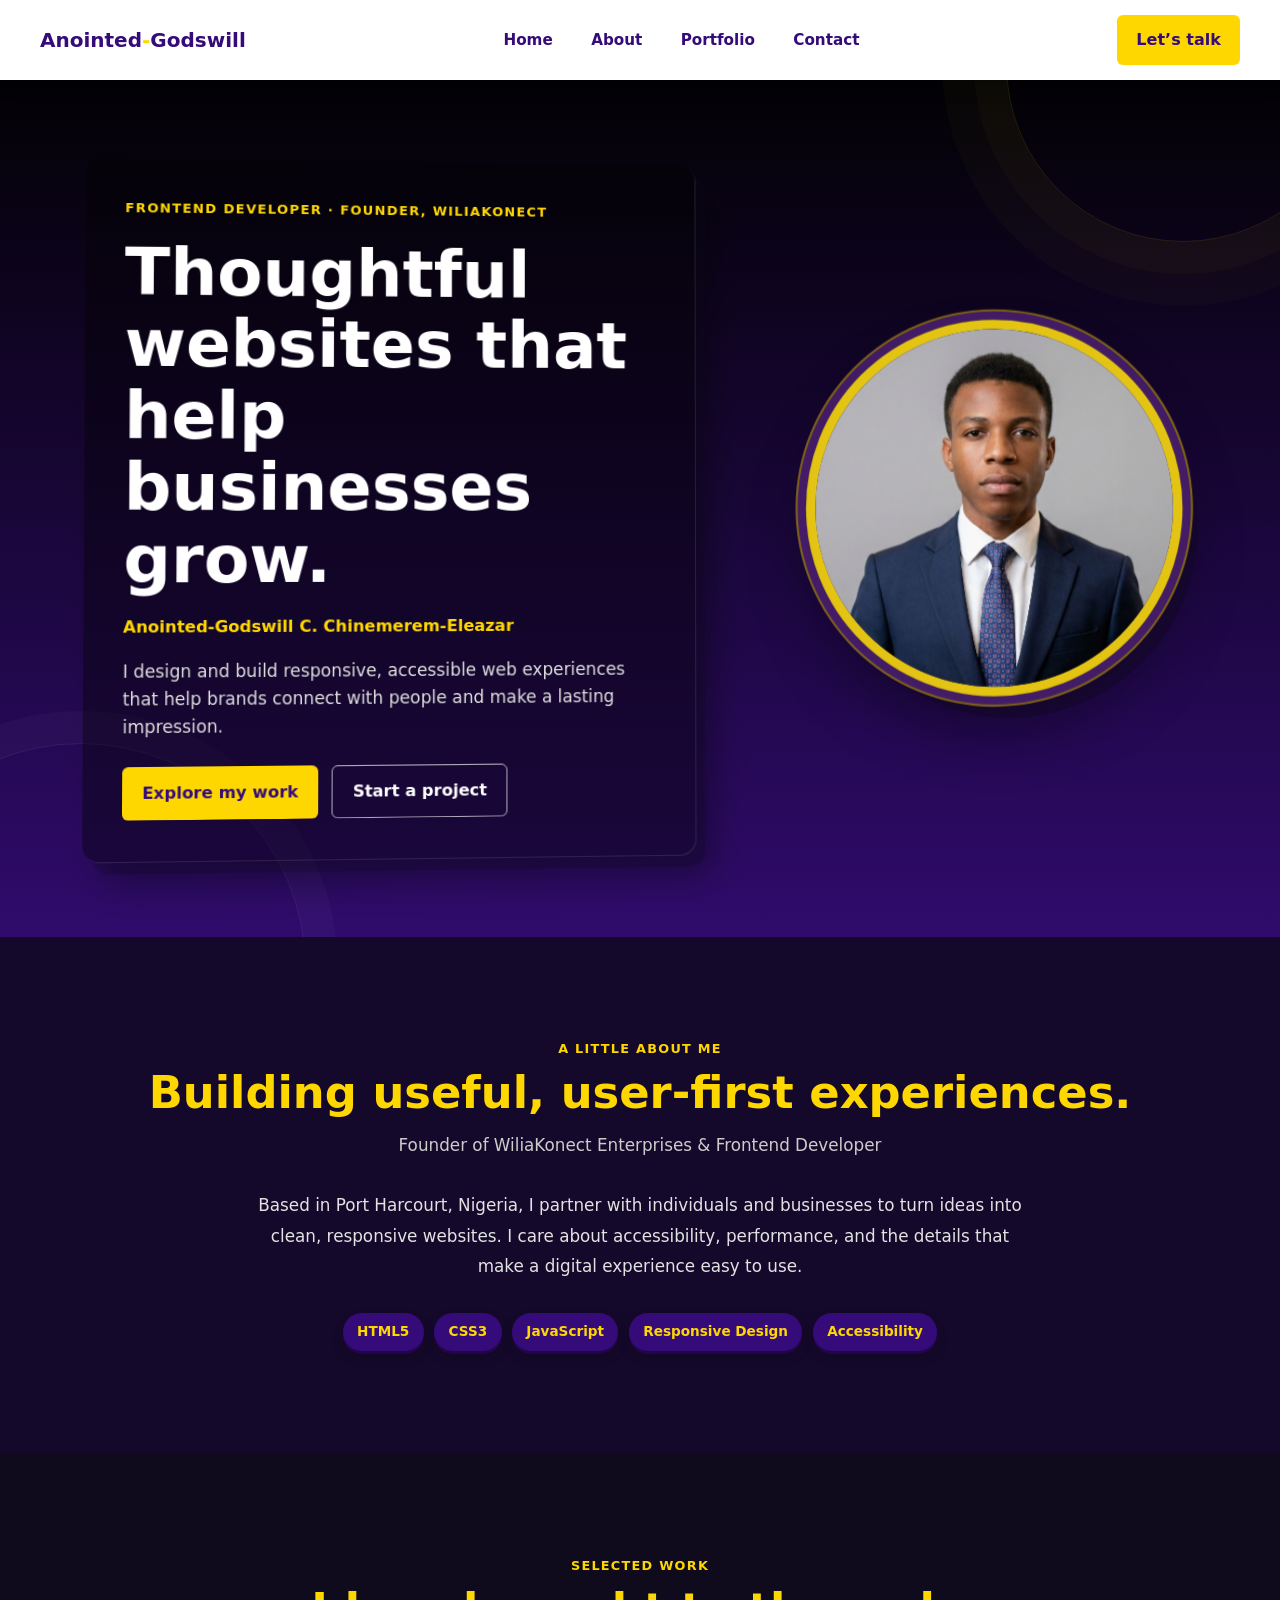
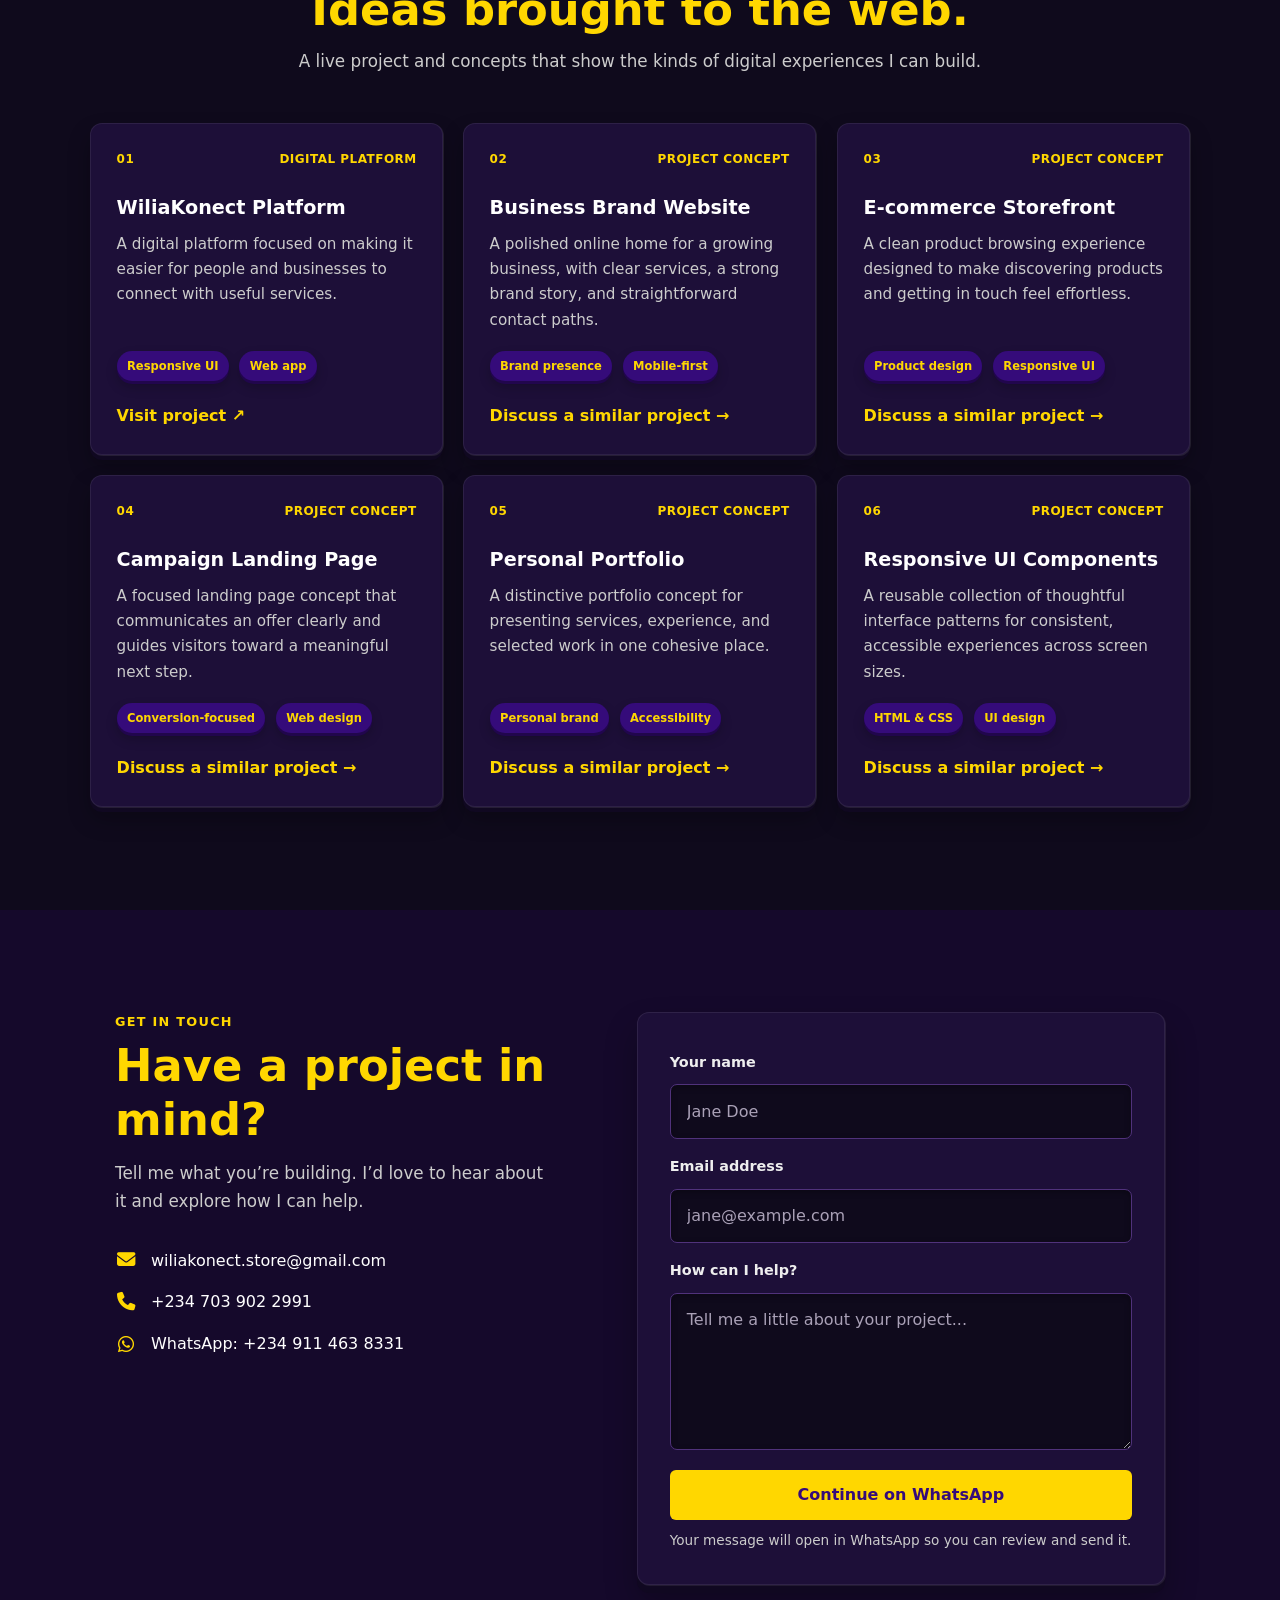
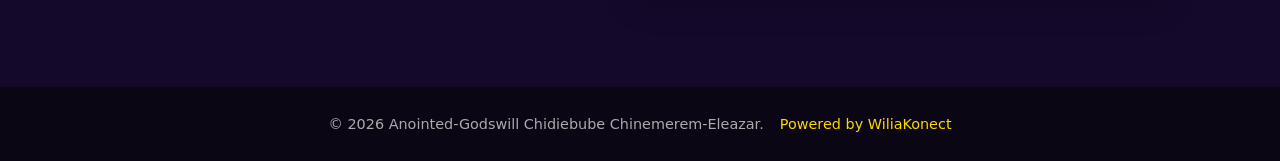
==== index.html @ 8879536e "First commit" ====
<!doctype html>
<html lang="en">
  <head>
    <meta charset="UTF-8" />
    <meta name="viewport" content="width=device-width, initial-scale=1.0" />
    <meta
      name="description"
      content="Frontend developer in Port Harcourt, Nigeria, creating responsive, accessible websites for businesses and growing brands. Explore selected work."
    />
    <meta name="author" content="Anointed-Godswill Chidiebube Chinemerem-Eleazar" />
    <meta name="robots" content="index, follow, max-image-preview:large" />
    <meta name="theme-color" content="#0f0a1c" />
    <title>Frontend Developer in Port Harcourt, Nigeria | Anointed-Godswill</title>
    <link rel="canonical" href="https://anointed-portfolio.vercel.app/" />
    <meta property="og:type" content="website" />
    <meta property="og:url" content="https://anointed-portfolio.vercel.app/" />
    <meta property="og:locale" content="en_NG" />
    <meta property="og:site_name" content="Anointed-Godswill — Frontend Developer" />
    <meta property="og:title" content="Frontend Developer in Port Harcourt | Anointed-Godswill" />
    <meta
      property="og:description"
      content="Responsive, accessible websites for businesses and growing brands. Explore the work of Anointed-Godswill, frontend developer in Port Harcourt, Nigeria."
    />
    <meta
      property="og:image"
      content="https://anointed-portfolio.vercel.app/image/hero-img.jpg"
    />
    <meta
      property="og:image:alt"
      content="Anointed-Godswill, frontend developer and founder of WiliaKonect Enterprises"
    />
    <meta name="twitter:card" content="summary_large_image" />
    <meta
      name="twitter:title"
      content="Frontend Developer in Port Harcourt | Anointed-Godswill"
    />
    <meta
      name="twitter:description"
      content="Responsive, accessible websites for businesses and growing brands in Nigeria."
    />
    <meta
      name="twitter:image"
      content="https://anointed-portfolio.vercel.app/image/hero-img.jpg"
    />
    <script type="application/ld+json">
      {
        "@context": "https://schema.org",
        "@graph": [
          {
            "@type": "WebSite",
            "@id": "https://anointed-portfolio.vercel.app/#website",
            "url": "https://anointed-portfolio.vercel.app/",
            "name": "Anointed-Godswill — Frontend Developer",
            "description": "Frontend web development and responsive website design in Port Harcourt, Nigeria.",
            "inLanguage": "en-NG",
            "publisher": {
              "@id": "https://anointed-portfolio.vercel.app/#person"
            }
          },
          {
            "@type": "Person",
            "@id": "https://anointed-portfolio.vercel.app/#person",
            "name": "Anointed-Godswill Chidiebube Chinemerem-Eleazar",
            "jobTitle": "Frontend Developer and Founder",
            "email": "wiliakonect.store@gmail.com",
            "telephone": "+2347039022991",
            "url": "https://anointed-portfolio.vercel.app/",
            "address": {
              "@type": "PostalAddress",
              "addressLocality": "Port Harcourt",
              "addressCountry": "NG"
            },
            "worksFor": {
              "@type": "Organization",
              "name": "WiliaKonect Enterprises",
              "url": "https://wiliakonect.vercel.app/"
            },
            "knowsAbout": [
              "Frontend Web Development",
              "HTML5",
              "CSS3",
              "JavaScript",
              "Responsive UI Design",
              "Web Accessibility"
            ]
          }
        ]
      }
    </script>
    <link rel="stylesheet" href="style.css" />
    <link
      rel="stylesheet"
      href="https://cdnjs.cloudflare.com/ajax/libs/font-awesome/6.5.1/css/all.min.css"
    />
    <link rel="icon" type="image/svg+xml" href="favicon.svg" />
    <link rel="apple-touch-icon" href="favicon.png" />
    <script src="main.js" defer></script>
  </head>

  <body>
    <header class="site-header">
      <div class="header-container">
        <a class="brand" href="#hero-section" aria-label="Anointed-Godswill home">
          Anointed<span>-</span>Godswill
        </a>
        <button
          class="menu-toggle"
          type="button"
          aria-label="Open navigation menu"
          aria-expanded="false"
          aria-controls="primary-navigation"
        >
          <span></span>
          <span></span>
          <span></span>
        </button>
        <nav id="primary-navigation" aria-label="Primary navigation">
          <ul>
            <li><a href="#hero-section">Home</a></li>
            <li><a href="#about-section">About</a></li>
            <li><a href="#portfolio-section">Portfolio</a></li>
            <li><a href="#contact-section">Contact</a></li>
          </ul>
        </nav>
        <a class="header-cta" href="#contact-section">Let’s talk</a>
      </div>
    </header>

    <main>
      <section id="hero-section" aria-labelledby="hero-title">
        <div class="hero-cont">
          <div class="hero-content">
            <p class="eyebrow">Frontend Developer · Founder, WiliaKonect</p>
            <h1 id="hero-title">Thoughtful websites that help businesses grow.</h1>
            <p class="role">Anointed-Godswill C. Chinemerem-Eleazar</p>
            <p class="hero-description">
              I design and build responsive, accessible web experiences that
              help brands connect with people and make a lasting impression.
            </p>
            <div class="hero-actions">
              <a class="button button-primary" href="#portfolio-section">Explore my work</a>
              <a class="button button-secondary" href="#contact-section">Start a project</a>
            </div>
          </div>
          <div class="hero-img-container">
            <img
              class="hero-img"
              src="./image/hero-img.jpg"
              alt="Portrait of Anointed-Godswill"
              fetchpriority="high"
            />
          </div>
        </div>
      </section>

      <section id="about-section" aria-labelledby="about-title">
        <div class="about-container">
          <p class="eyebrow">A little about me</p>
          <h2 id="about-title">Building useful, user-first experiences.</h2>
          <p class="section-subtitle">
            Founder of WiliaKonect Enterprises &amp; Frontend Developer
          </p>
          <div class="about-content">
            <p>
              Based in Port Harcourt, Nigeria, I partner with individuals and
              businesses to turn ideas into clean, responsive websites. I care
              about accessibility, performance, and the details that make a
              digital experience easy to use.
            </p>
            <div class="skills-list" aria-label="Skills">
              <span>HTML5</span>
              <span>CSS3</span>
              <span>JavaScript</span>
              <span>Responsive Design</span>
              <span>Accessibility</span>
            </div>
          </div>
        </div>
      </section>

      <section id="portfolio-section" aria-labelledby="portfolio-title">
        <div class="portfolio-container">
          <p class="eyebrow">Selected work</p>
          <h2 id="portfolio-title">Ideas brought to the web.</h2>
          <p class="section-subtitle">
            A live project and concepts that show the kinds of digital
            experiences I can build.
          </p>
          <div class="portfolio-grid">
            <article class="project-card">
              <div class="project-meta"><span>01</span><span>Digital platform</span></div>
              <h3>WiliaKonect Platform</h3>
              <p>
                A digital platform focused on making it easier for people and
                businesses to connect with useful services.
              </p>
              <div class="project-tags"><span>Responsive UI</span><span>Web app</span></div>
              <a
                href="https://wiliakonect.vercel.app"
                target="_blank"
                rel="noopener noreferrer"
                class="project-link"
                >Visit project <span aria-hidden="true">↗</span></a
              >
            </article>
            <article class="project-card">
              <div class="project-meta"><span>02</span><span>Project concept</span></div>
              <h3>Business Brand Website</h3>
              <p>
                A polished online home for a growing business, with clear
                services, a strong brand story, and straightforward contact paths.
              </p>
              <div class="project-tags"><span>Brand presence</span><span>Mobile-first</span></div>
              <a class="project-link" href="#contact-section">Discuss a similar project <span aria-hidden="true">→</span></a>
            </article>
            <article class="project-card">
              <div class="project-meta"><span>03</span><span>Project concept</span></div>
              <h3>E-commerce Storefront</h3>
              <p>
                A clean product browsing experience designed to make discovering
                products and getting in touch feel effortless.
              </p>
              <div class="project-tags"><span>Product design</span><span>Responsive UI</span></div>
              <a class="project-link" href="#contact-section">Discuss a similar project <span aria-hidden="true">→</span></a>
            </article>
            <article class="project-card">
              <div class="project-meta"><span>04</span><span>Project concept</span></div>
              <h3>Campaign Landing Page</h3>
              <p>
                A focused landing page concept that communicates an offer
                clearly and guides visitors toward a meaningful next step.
              </p>
              <div class="project-tags"><span>Conversion-focused</span><span>Web design</span></div>
              <a class="project-link" href="#contact-section">Discuss a similar project <span aria-hidden="true">→</span></a>
            </article>
            <article class="project-card">
              <div class="project-meta"><span>05</span><span>Project concept</span></div>
              <h3>Personal Portfolio</h3>
              <p>
                A distinctive portfolio concept for presenting services,
                experience, and selected work in one cohesive place.
              </p>
              <div class="project-tags"><span>Personal brand</span><span>Accessibility</span></div>
              <a class="project-link" href="#contact-section">Discuss a similar project <span aria-hidden="true">→</span></a>
            </article>
            <article class="project-card">
              <div class="project-meta"><span>06</span><span>Project concept</span></div>
              <h3>Responsive UI Components</h3>
              <p>
                A reusable collection of thoughtful interface patterns for
                consistent, accessible experiences across screen sizes.
              </p>
              <div class="project-tags"><span>HTML &amp; CSS</span><span>UI design</span></div>
              <a class="project-link" href="#contact-section">Discuss a similar project <span aria-hidden="true">→</span></a>
            </article>
          </div>
        </div>
      </section>

      <section id="contact-section" aria-labelledby="contact-title">
        <div class="contact-layout">
          <div class="contact-copy">
            <p class="eyebrow">Get in touch</p>
            <h2 id="contact-title">Have a project in mind?</h2>
            <p class="section-subtitle">
              Tell me what you’re building. I’d love to hear about it and
              explore how I can help.
            </p>
            <div class="contact-details">
              <a href="mailto:wiliakonect.store@gmail.com">
                <i class="fa-solid fa-envelope" aria-hidden="true"></i>
                wiliakonect.store@gmail.com
              </a>
              <a href="tel:+2347039022991">
                <i class="fa-solid fa-phone" aria-hidden="true"></i>
                +234 703 902 2991
              </a>
              <a
                href="https://wa.me/2349114638331"
                target="_blank"
                rel="noopener noreferrer"
              >
                <i class="fa-brands fa-whatsapp" aria-hidden="true"></i>
                WhatsApp: +234 911 463 8331
              </a>
            </div>
          </div>
          <form class="contact-form" id="contact-form">
            <label for="contact-name">Your name</label>
            <input id="contact-name" name="name" type="text" autocomplete="name" placeholder="Jane Doe" required />
            <label for="contact-email">Email address</label>
            <input id="contact-email" name="email" type="email" autocomplete="email" placeholder="jane@example.com" required />
            <label for="contact-message">How can I help?</label>
            <textarea id="contact-message" name="message" rows="5" placeholder="Tell me a little about your project..." required></textarea>
            <button class="button button-primary" type="submit">Continue on WhatsApp</button>
            <p class="form-note" id="form-note" aria-live="polite">
              Your message will open in WhatsApp so you can review and send it.
            </p>
          </form>
        </div>
      </section>
    </main>

    <footer>
      <p>
        &copy; <span id="current-year">2026</span> Anointed-Godswill Chidiebube
        Chinemerem-Eleazar.
      </p>
      <a href="https://wiliakonect.vercel.app" target="_blank" rel="noopener noreferrer">
        Powered by WiliaKonect
      </a>
    </footer>
  </body>
</html>
---- style.css ----
* {
  box-sizing: border-box;
  margin: 0;
  padding: 0;
}

:root {
  color-scheme: dark;
  scroll-behavior: smooth;
  scroll-padding-top: 5.5rem;
}

body {
  background-color: #0f0a1c;
  color: #ffffff;
  font-family:
    system-ui, -apple-system, BlinkMacSystemFont, "Segoe UI", Roboto, Oxygen,
    Ubuntu, Cantarell, "Open Sans", "Helvetica Neue", sans-serif;
  line-height: 1.6;
}

a {
  color: inherit;
}

button,
input,
textarea {
  font: inherit;
}

a:focus-visible,
button:focus-visible,
input:focus-visible,
textarea:focus-visible {
  outline: 3px solid #ffd700;
  outline-offset: 3px;
}

.site-header {
  position: sticky;
  top: 0;
  z-index: 10;
  background-color: #ffffff;
  box-shadow: 0 4px 18px rgba(0, 0, 0, 0.18);
}

.header-container {
  display: flex;
  align-items: center;
  justify-content: space-between;
  gap: 2rem;
  width: min(100% - 3rem, 1200px);
  min-height: 5rem;
  margin: 0 auto;
}

.brand {
  color: #350b7a;
  font-size: 1.25rem;
  font-weight: 750;
  text-decoration: none;
  white-space: nowrap;
}

.brand span {
  color: #ffd700;
}

nav ul {
  display: flex;
  align-items: center;
  gap: clamp(1rem, 3vw, 2.5rem);
  list-style: none;
}

nav a {
  color: #350b7a;
  font-size: 0.95rem;
  font-weight: 600;
  text-decoration: none;
  transition: color 180ms ease;
}

nav a:hover {
  color: #8a6800;
}

.header-cta,
.button {
  display: inline-flex;
  align-items: center;
  justify-content: center;
  min-height: 2.9rem;
  padding: 0.75rem 1.2rem;
  border: 0;
  border-radius: 6px;
  font-weight: 700;
  text-align: center;
  text-decoration: none;
  transition:
    transform 180ms ease,
    background-color 180ms ease;
}

.header-cta,
.button-primary {
  color: #350b7a;
  background-color: #ffd700;
}

.header-cta:hover,
.button-primary:hover {
  transform: translateY(-2px);
}

.menu-toggle {
  display: none;
}

#hero-section {
  position: relative;
  isolation: isolate;
  overflow: hidden;
  display: flex;
  align-items: center;
  min-height: min(48rem, calc(100svh - 5rem));
  padding: 5rem 1.5rem;
  background: linear-gradient(rgba(0, 0, 0, 0.85), rgba(53, 11, 122, 0.85));
}

#hero-section::before,
#hero-section::after {
  position: absolute;
  z-index: -1;
  width: 22rem;
  aspect-ratio: 1;
  border: 1px solid rgba(255, 215, 0, 0.13);
  border-radius: 50%;
  content: "";
  pointer-events: none;
}

#hero-section::before {
  top: -12rem;
  right: -5rem;
  box-shadow:
    0 0 0 2rem rgba(255, 215, 0, 0.025),
    0 0 0 4rem rgba(255, 215, 0, 0.02);
}

#hero-section::after {
  bottom: -16rem;
  left: -9rem;
  width: 28rem;
  border-color: rgba(255, 255, 255, 0.08);
  box-shadow: 0 0 0 2rem rgba(255, 255, 255, 0.025);
}

.hero-cont {
  display: grid;
  grid-template-columns: minmax(0, 1.2fr) minmax(250px, 0.8fr);
  align-items: center;
  gap: clamp(2rem, 7vw, 6rem);
  width: min(100%, 1100px);
  margin: 0 auto;
  perspective: 1400px;
}

.hero-content {
  display: flex;
  flex-direction: column;
  align-items: flex-start;
  gap: 1.1rem;
  padding: clamp(1.5rem, 4vw, 2.75rem);
  border-radius: 16px;
  background-color: rgba(0, 0, 0, 0.4);
  box-shadow:
    1px 1px 0 rgba(255, 255, 255, 0.1),
    10px 12px 0 rgba(15, 10, 28, 0.25),
    18px 22px 35px rgba(0, 0, 0, 0.35);
  transform: rotateY(3deg) rotateX(1deg);
  transform-style: preserve-3d;
  transition: transform 300ms ease;
}

.hero-content > * {
  transform: translateZ(18px);
}

.eyebrow {
  color: #ffd700;
  font-size: 0.8rem;
  font-weight: 700;
  letter-spacing: 0.1em;
  text-transform: uppercase;
}

.hero-content h1 {
  max-width: 13ch;
  font-size: clamp(2.4rem, 5vw, 4rem);
  line-height: 1.1;
}

.role {
  color: #ffd700;
  font-size: 1rem;
  font-weight: 650;
}

.hero-description {
  max-width: 56ch;
  color: #dddddd;
  font-size: 1.05rem;
}

.hero-actions {
  display: flex;
  flex-wrap: wrap;
  gap: 0.85rem;
  margin-top: 0.5rem;
}

.button-secondary {
  border: 1px solid rgba(255, 255, 255, 0.65);
  color: #ffffff;
  background: transparent;
}

.button-secondary:hover {
  background-color: rgba(255, 255, 255, 0.1);
}

.hero-img-container {
  --rotate-x: 0deg;
  --rotate-y: 0deg;
  position: relative;
  display: flex;
  justify-content: center;
  perspective: 900px;
  transform: rotateX(var(--rotate-x)) rotateY(var(--rotate-y));
  transform-style: preserve-3d;
  transition: transform 220ms ease-out;
}

.hero-img-container::before {
  position: absolute;
  inset: 9%;
  border: 1px solid rgba(255, 215, 0, 0.5);
  border-radius: 50%;
  box-shadow:
    0 0 0 12px rgba(255, 215, 0, 0.05),
    0 0 35px rgba(255, 215, 0, 0.14);
  content: "";
  transform: translateZ(-20px);
}

.hero-img {
  position: relative;
  width: min(100%, 360px);
  aspect-ratio: 1;
  border: 9px solid #e4c413;
  border-radius: 50%;
  object-fit: cover;
  box-shadow:
    0 0 0 8px rgba(53, 11, 122, 0.8),
    0 0 0 10px rgba(255, 215, 0, 0.45),
    14px 20px 0 rgba(15, 10, 28, 0.35),
    0 35px 55px rgba(0, 0, 0, 0.38);
  transform: translateZ(24px);
  animation: portrait-float 6s ease-in-out infinite;
}

@keyframes portrait-float {
  0%,
  100% {
    transform: translate3d(0, 0, 24px);
  }

  50% {
    transform: translate3d(0, -9px, 24px);
  }
}

#about-section,
#contact-section {
  background-color: #15092b;
}

#about-section,
#portfolio-section,
#contact-section {
  padding: clamp(4rem, 8vw, 6.5rem) 1.5rem;
}

.about-container,
.portfolio-container {
  width: min(100%, 1100px);
  margin: 0 auto;
  text-align: center;
}

h2 {
  margin: 0.4rem 0 0.75rem;
  color: #ffd700;
  font-size: clamp(2rem, 4vw, 2.8rem);
  line-height: 1.2;
}

.section-subtitle {
  margin-bottom: 2rem;
  color: #cccccc;
  font-size: 1.05rem;
}

.about-content > p {
  max-width: 72ch;
  margin: 0 auto 2rem;
  color: #e2e2e2;
  font-size: 1.05rem;
  line-height: 1.8;
}

.skills-list,
.project-tags {
  display: flex;
  flex-wrap: wrap;
  justify-content: center;
  gap: 0.65rem;
}

.skills-list span,
.project-tags span {
  padding: 0.5rem 0.9rem;
  border-radius: 999px;
  color: #ffd700;
  background-color: #350b7a;
  font-size: 0.85rem;
  font-weight: 600;
  box-shadow:
    0 3px 0 #21064d,
    0 6px 12px rgba(0, 0, 0, 0.22);
  transform: translateY(0);
  transition: transform 180ms ease, box-shadow 180ms ease;
}

.skills-list span:hover {
  box-shadow:
    0 1px 0 #21064d,
    0 3px 8px rgba(0, 0, 0, 0.22);
  transform: translateY(2px);
}

.portfolio-grid {
  display: grid;
  grid-template-columns: repeat(3, minmax(0, 1fr));
  gap: 1.25rem;
  margin-top: 3rem;
  text-align: left;
}

.project-card {
  --rotate-x: 0deg;
  --rotate-y: 0deg;
  --pointer-x: 50%;
  --pointer-y: 50%;
  position: relative;
  isolation: isolate;
  overflow: hidden;
  display: flex;
  flex-direction: column;
  align-items: flex-start;
  min-height: 19rem;
  padding: 1.6rem;
  border: 1px solid rgba(255, 255, 255, 0.07);
  border-radius: 12px;
  background-color: #1d0f38;
  box-shadow:
    1px 1px 0 rgba(255, 255, 255, 0.09),
    0 5px 0 #100821,
    0 12px 22px rgba(0, 0, 0, 0.28);
  transition:
    transform 220ms ease,
    border-color 220ms ease,
    box-shadow 220ms ease;
  transform: perspective(900px) rotateX(var(--rotate-x)) rotateY(var(--rotate-y));
  transform-style: preserve-3d;
}

.project-card::before {
  position: absolute;
  z-index: 0;
  inset: 0;
  background: radial-gradient(
    circle at var(--pointer-x) var(--pointer-y),
    rgba(255, 215, 0, 0.12),
    transparent 58%
  );
  content: "";
  opacity: 0;
  transition: opacity 220ms ease;
  pointer-events: none;
}

.project-card:hover {
  transform: perspective(900px) rotateX(var(--rotate-x)) rotateY(var(--rotate-y))
    translateY(-4px) translateZ(10px);
  border-color: rgba(255, 215, 0, 0.45);
  box-shadow:
    1px 1px 0 rgba(255, 255, 255, 0.12),
    0 7px 0 #100821,
    0 24px 35px rgba(0, 0, 0, 0.36);
}

.project-card:hover::before {
  opacity: 1;
}

.project-card > * {
  transform: translateZ(18px);
}

.project-meta {
  display: flex;
  justify-content: space-between;
  width: 100%;
  gap: 0.75rem;
  margin-bottom: 1.5rem;
  color: #ffd700;
  font-size: 0.75rem;
  font-weight: 650;
  letter-spacing: 0.04em;
  text-transform: uppercase;
}

.project-card h3 {
  margin-bottom: 0.55rem;
  font-size: 1.2rem;
}

.project-card > p {
  flex-grow: 1;
  margin-bottom: 1.15rem;
  color: #cccccc;
  font-size: 0.95rem;
  line-height: 1.65;
}

.project-tags {
  justify-content: flex-start;
  margin-bottom: 1.4rem;
}

.project-tags span {
  padding: 0.35rem 0.65rem;
  font-size: 0.72rem;
}

.project-link {
  color: #ffd700;
  font-weight: 700;
  text-decoration: none;
}

.project-link:hover {
  text-decoration: underline;
  text-underline-offset: 4px;
  text-shadow: 0 0 12px rgba(255, 215, 0, 0.35);
}

.contact-layout {
  display: grid;
  grid-template-columns: minmax(0, 0.9fr) minmax(0, 1.1fr);
  align-items: start;
  gap: clamp(2rem, 7vw, 6rem);
  width: min(100%, 1050px);
  margin: 0 auto;
}

.contact-copy .section-subtitle {
  max-width: 42ch;
  line-height: 1.7;
}

.contact-details {
  display: grid;
  gap: 1rem;
  margin-top: 2rem;
}

.contact-details a {
  display: flex;
  align-items: center;
  gap: 0.85rem;
  color: #ffffff;
  text-decoration: none;
  overflow-wrap: anywhere;
}

.contact-details a:hover {
  color: #ffd700;
}

.contact-details i {
  width: 1.4rem;
  color: #ffd700;
  font-size: 1.15rem;
  text-align: center;
}

.contact-form {
  display: flex;
  flex-direction: column;
  gap: 0.65rem;
  padding: clamp(1.25rem, 3vw, 2rem);
  border: 1px solid rgba(255, 255, 255, 0.08);
  border-radius: 12px;
  background-color: #1d0f38;
  box-shadow:
    1px 1px 0 rgba(255, 255, 255, 0.08),
    0 8px 0 #100821,
    0 18px 32px rgba(0, 0, 0, 0.28);
}

.contact-form label {
  margin-top: 0.35rem;
  color: #eeeeee;
  font-size: 0.9rem;
  font-weight: 600;
}

.contact-form input,
.contact-form textarea {
  width: 100%;
  padding: 0.85rem 1rem;
  border: 1px solid #50327b;
  border-radius: 7px;
  color: #ffffff;
  background-color: #0f0a1c;
  font-size: 1rem;
  box-shadow: inset 0 2px 6px rgba(0, 0, 0, 0.3);
}

.contact-form input::placeholder,
.contact-form textarea::placeholder {
  color: #aaa1b7;
}

.contact-form textarea {
  min-height: 8rem;
  resize: vertical;
}

.contact-form button {
  margin-top: 0.6rem;
  cursor: pointer;
}

.form-note {
  color: #cccccc;
  font-size: 0.85rem;
}

footer {
  display: flex;
  flex-wrap: wrap;
  justify-content: center;
  gap: 0.5rem 1rem;
  padding: 1.6rem;
  color: #aaaaaa;
  background-color: #0a0614;
  font-size: 0.9rem;
  text-align: center;
}

footer a {
  color: #ffd700;
  text-decoration: none;
}

footer a:hover {
  text-decoration: underline;
}

@media (max-width: 850px) {
  .header-container {
    width: min(100% - 2rem, 720px);
    gap: 1rem;
  }

  .portfolio-grid {
    grid-template-columns: repeat(2, minmax(0, 1fr));
  }

  .hero-cont {
    gap: 2rem;
  }
}

@media (max-width: 680px) {
  :root {
    scroll-padding-top: 4.5rem;
  }

  .header-container {
    min-height: 4.5rem;
  }

  .brand {
    font-size: 1.05rem;
  }

  .menu-toggle {
    display: flex;
    flex-direction: column;
    justify-content: center;
    gap: 5px;
    width: 2.75rem;
    height: 2.75rem;
    margin-left: auto;
    padding: 0.65rem;
    border: 1px solid #350b7a;
    border-radius: 6px;
    background: #ffffff;
    cursor: pointer;
  }

  .menu-toggle span {
    display: block;
    width: 100%;
    height: 2px;
    border-radius: 2px;
    background: #350b7a;
  }

  nav {
    position: absolute;
    top: 100%;
    right: 0;
    left: 0;
    display: none;
    padding: 0.5rem 1rem 1rem;
    background-color: #ffffff;
    box-shadow: 0 10px 12px rgba(0, 0, 0, 0.12);
  }

  nav.is-open {
    display: block;
  }

  nav ul {
    flex-direction: column;
    align-items: stretch;
    gap: 0;
    width: min(100%, 720px);
    margin: 0 auto;
  }

  nav a {
    display: block;
    padding: 0.8rem 0.5rem;
  }

  .header-cta {
    min-height: 2.6rem;
    padding: 0.6rem 0.8rem;
    font-size: 0.9rem;
  }

  #hero-section {
    min-height: auto;
    padding: 3.5rem 1rem;
  }

  .hero-cont {
    grid-template-columns: 1fr;
    gap: 2rem;
  }

  .hero-content {
    padding: 1.5rem;
  }

  .hero-content h1 {
    font-size: clamp(2.25rem, 10vw, 3.3rem);
  }

  .hero-img {
    width: min(72vw, 290px);
  }

  .hero-content {
    transform: none;
  }

  .hero-img-container {
    margin: 0.5rem 0 1rem;
  }

  #about-section,
  #portfolio-section,
  #contact-section {
    padding: 4rem 1rem;
  }

  .portfolio-grid {
    grid-template-columns: 1fr;
    margin-top: 2rem;
  }

  .project-card {
    min-height: 17rem;
  }

  .contact-layout {
    grid-template-columns: 1fr;
    gap: 1rem;
  }
}

@media (hover: none) {
  .project-card:hover {
    transform: none;
  }
}

@media (max-width: 380px) {
  .header-container {
    width: calc(100% - 1.25rem);
    gap: 0.55rem;
  }

  .brand {
    font-size: 0.95rem;
  }

  .header-cta {
    padding-inline: 0.65rem;
    font-size: 0.82rem;
  }

  .hero-actions {
    align-items: stretch;
    flex-direction: column;
    width: 100%;
  }
}

@media (prefers-reduced-motion: reduce) {
  *,
  *::before,
  *::after {
    scroll-behavior: auto !important;
    transition-duration: 0.01ms !important;
  }

  .hero-img {
    animation: none;
  }
}
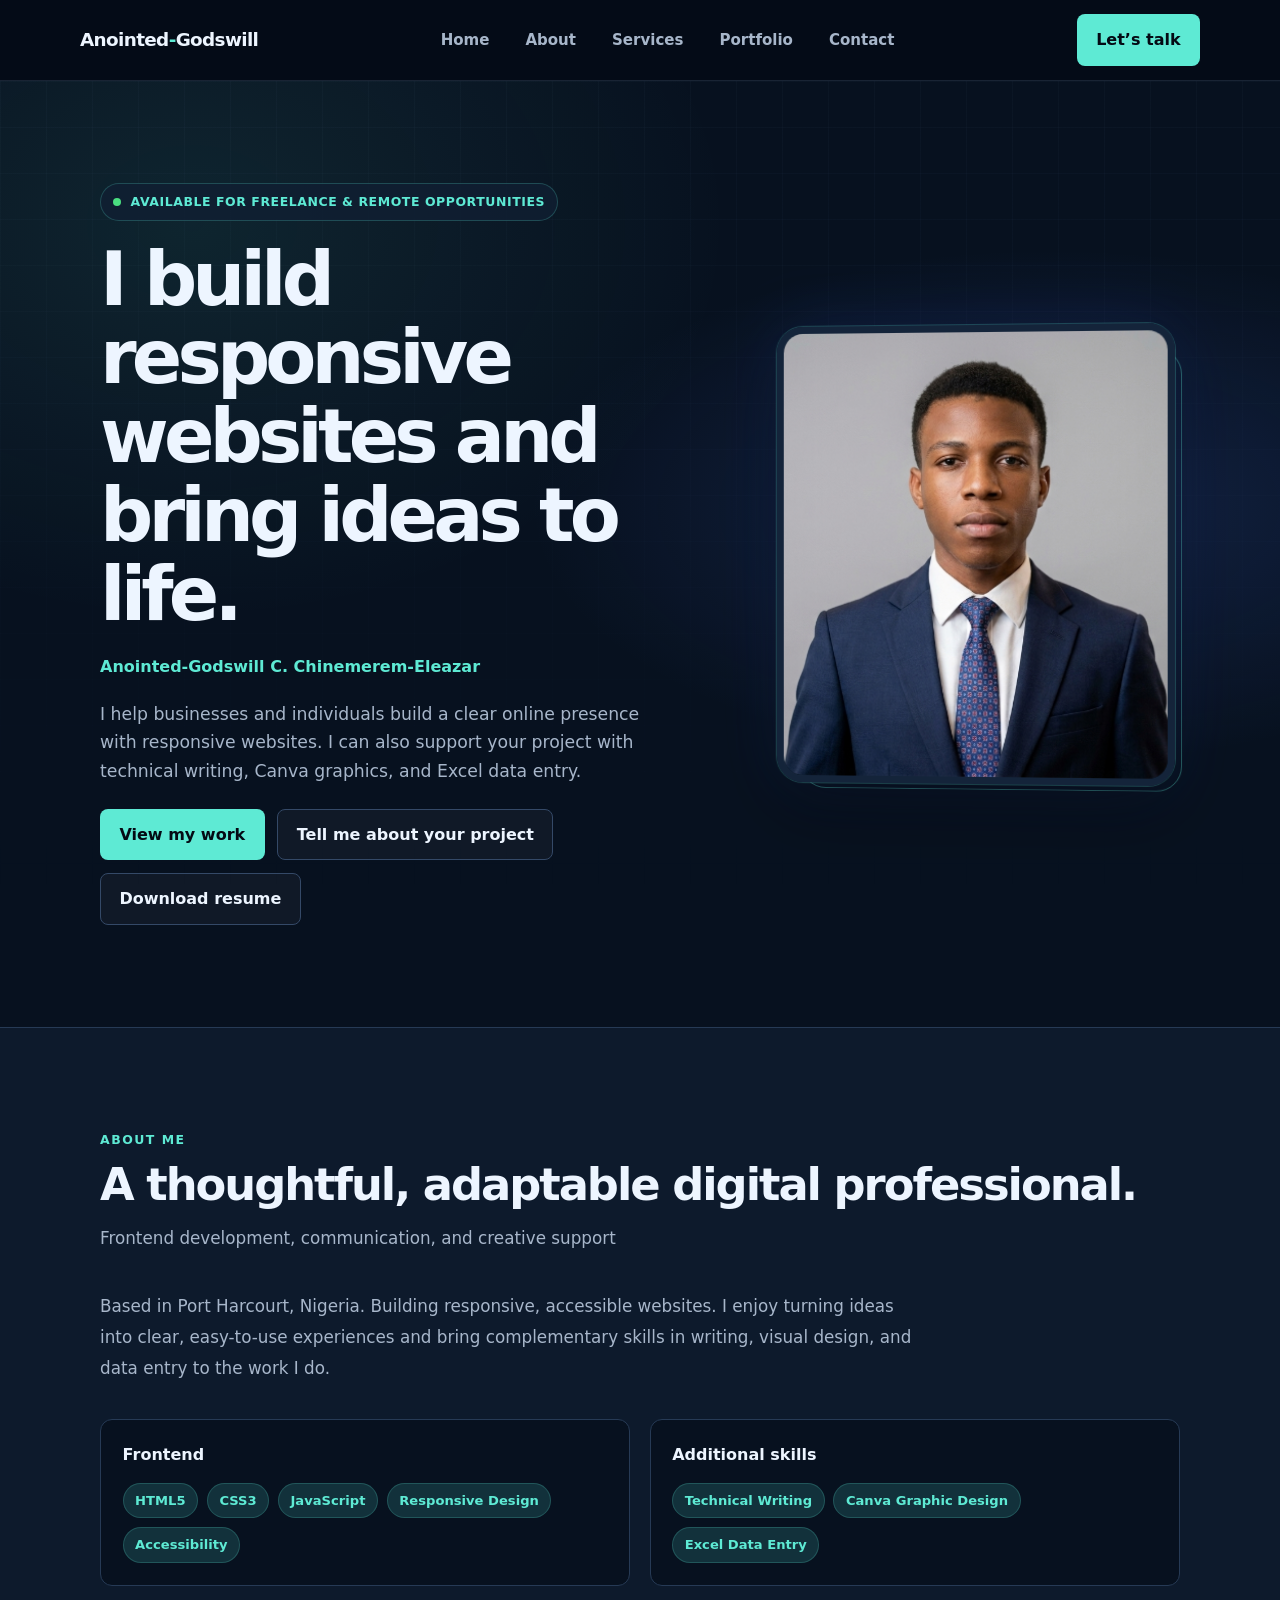
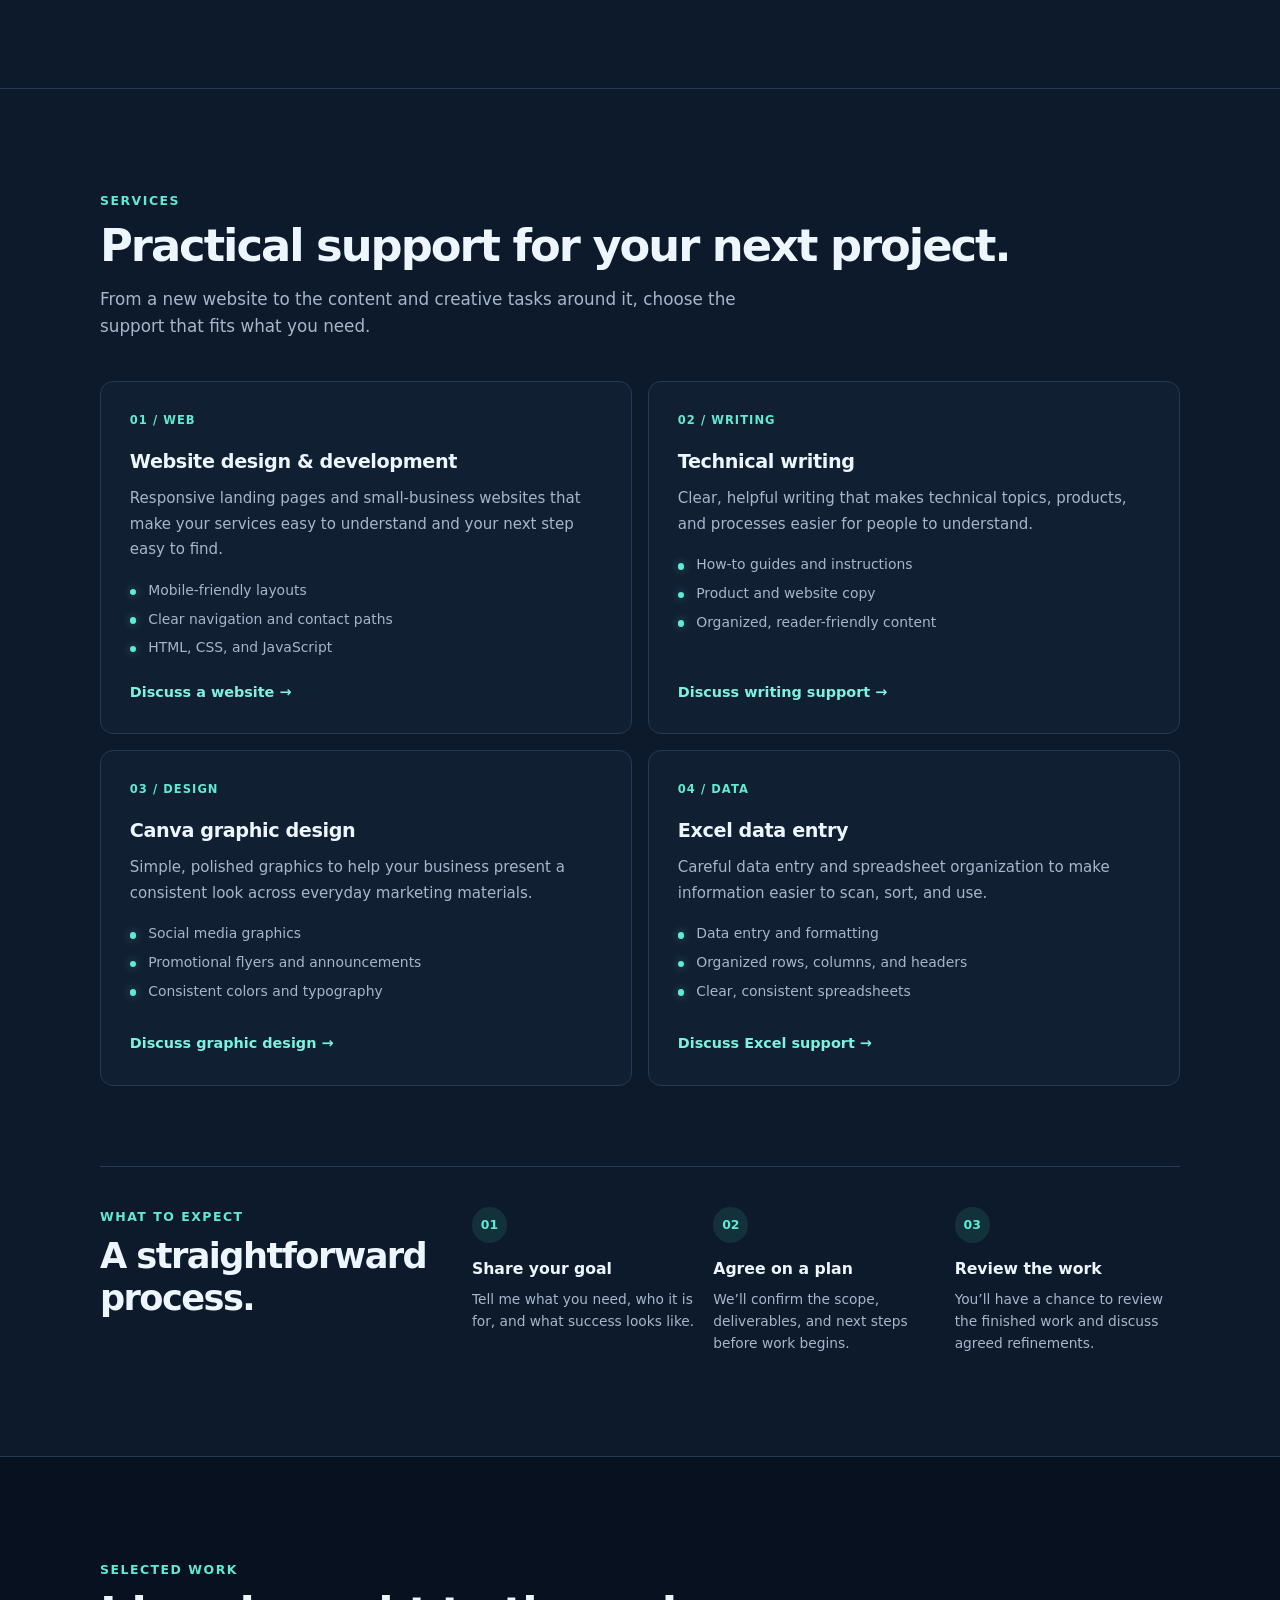
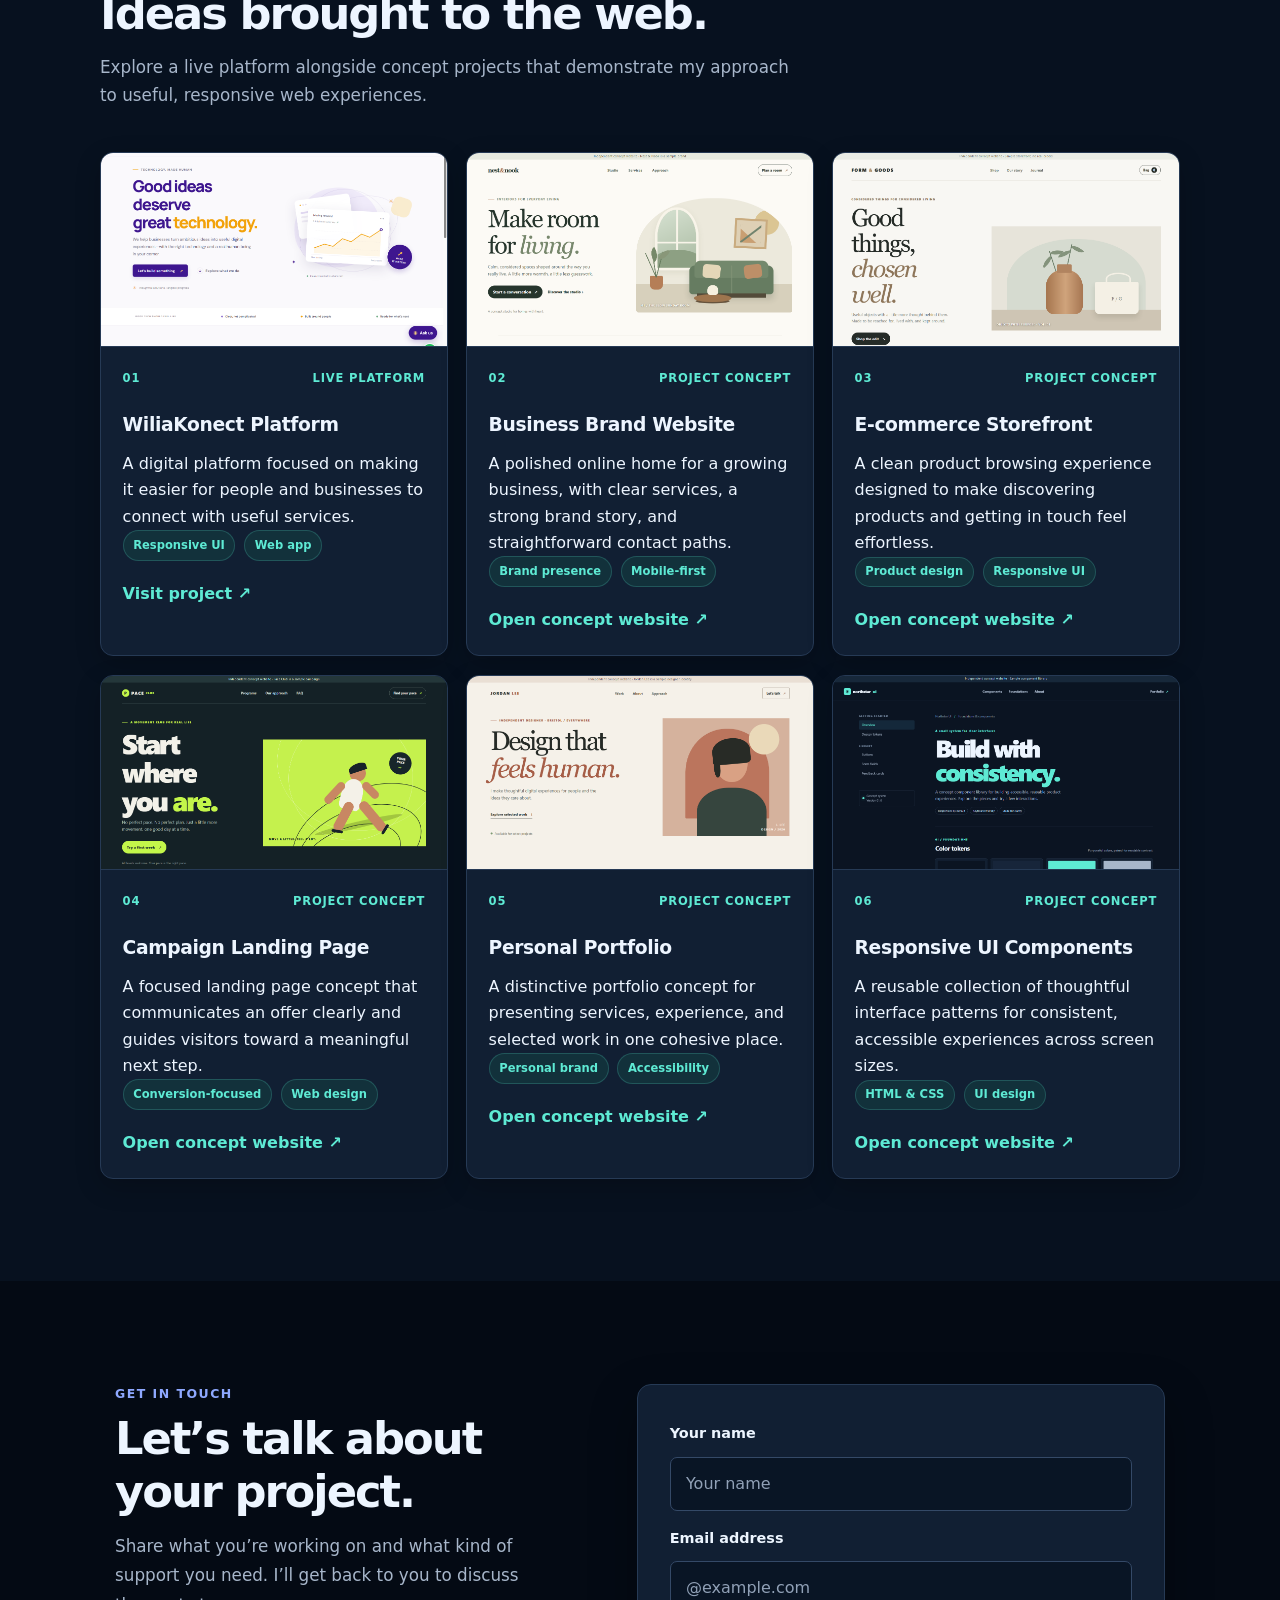
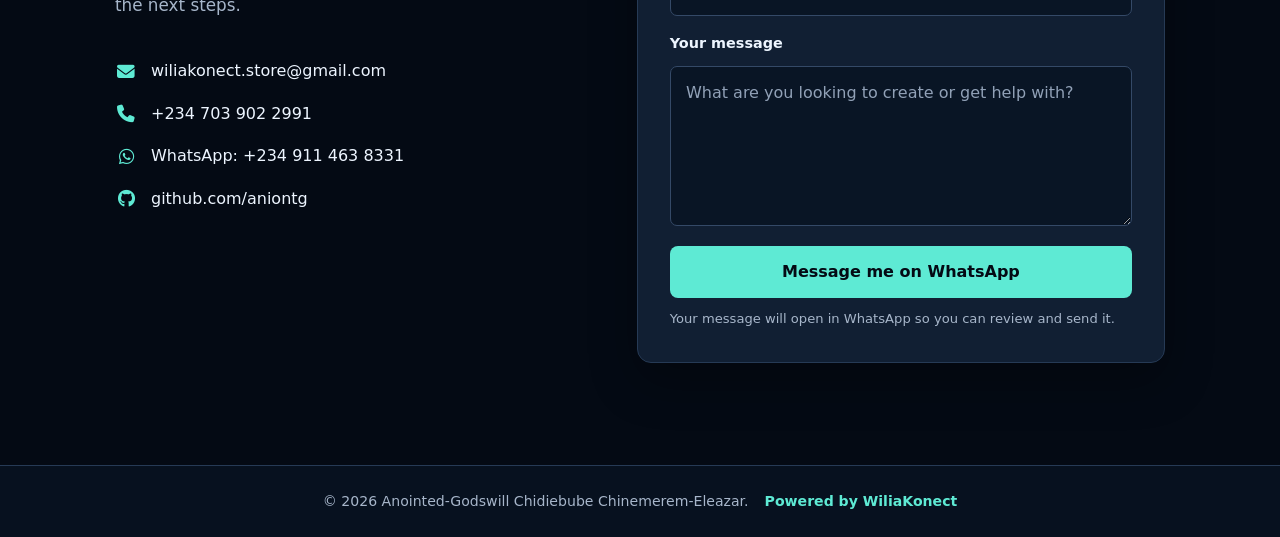
==== commit cdb6e0be: "Updated Portfolio" ====
--- a/index.html
+++ b/index.html
@@ -5,21 +5,21 @@
     <meta name="viewport" content="width=device-width, initial-scale=1.0" />
     <meta
       name="description"
-      content="Frontend developer in Port Harcourt, Nigeria, creating responsive, accessible websites for businesses and growing brands. Explore selected work."
+      content="Anointed-Godswill is a frontend developer seeking remote opportunities. Explore his web projects, technical writing, Canva design, and Excel skills."
     />
     <meta name="author" content="Anointed-Godswill Chidiebube Chinemerem-Eleazar" />
     <meta name="robots" content="index, follow, max-image-preview:large" />
-    <meta name="theme-color" content="#0f0a1c" />
-    <title>Frontend Developer in Port Harcourt, Nigeria | Anointed-Godswill</title>
+    <meta name="theme-color" content="#07111f" />
+    <title>Junior Frontend Developer | Anointed-Godswill</title>
     <link rel="canonical" href="https://anointed-portfolio.vercel.app/" />
     <meta property="og:type" content="website" />
     <meta property="og:url" content="https://anointed-portfolio.vercel.app/" />
     <meta property="og:locale" content="en_NG" />
     <meta property="og:site_name" content="Anointed-Godswill — Frontend Developer" />
-    <meta property="og:title" content="Frontend Developer in Port Harcourt | Anointed-Godswill" />
+    <meta property="og:title" content="Junior Frontend Developer | Anointed-Godswill" />
     <meta
       property="og:description"
-      content="Responsive, accessible websites for businesses and growing brands. Explore the work of Anointed-Godswill, frontend developer in Port Harcourt, Nigeria."
+      content="Anointed-Godswill is a frontend developer seeking remote opportunities. Explore his web projects, technical writing, Canva design, and Excel skills."
     />
     <meta
       property="og:image"
@@ -32,11 +32,11 @@
     <meta name="twitter:card" content="summary_large_image" />
     <meta
       name="twitter:title"
-      content="Frontend Developer in Port Harcourt | Anointed-Godswill"
+      content="Junior Frontend Developer | Anointed-Godswill"
     />
     <meta
       name="twitter:description"
-      content="Responsive, accessible websites for businesses and growing brands in Nigeria."
+      content="Frontend developer open to remote opportunities, with additional skills in technical writing, Canva design, and Excel data entry."
     />
     <meta
       name="twitter:image"
@@ -61,10 +61,11 @@
             "@type": "Person",
             "@id": "https://anointed-portfolio.vercel.app/#person",
             "name": "Anointed-Godswill Chidiebube Chinemerem-Eleazar",
-            "jobTitle": "Frontend Developer and Founder",
+            "jobTitle": "Junior Frontend Developer",
             "email": "wiliakonect.store@gmail.com",
             "telephone": "+2347039022991",
             "url": "https://anointed-portfolio.vercel.app/",
+            "sameAs": ["https://github.com/aniontg"],
             "address": {
               "@type": "PostalAddress",
               "addressLocality": "Port Harcourt",
@@ -81,7 +82,10 @@
               "CSS3",
               "JavaScript",
               "Responsive UI Design",
-              "Web Accessibility"
+              "Web Accessibility",
+              "Technical Writing",
+              "Canva Graphic Design",
+              "Excel Data Entry"
             ]
           }
         ]
@@ -118,6 +122,7 @@
           <ul>
             <li><a href="#hero-section">Home</a></li>
             <li><a href="#about-section">About</a></li>
+            <li><a href="#services-section">Services</a></li>
             <li><a href="#portfolio-section">Portfolio</a></li>
             <li><a href="#contact-section">Contact</a></li>
           </ul>
@@ -130,16 +135,20 @@
       <section id="hero-section" aria-labelledby="hero-title">
         <div class="hero-cont">
           <div class="hero-content">
-            <p class="eyebrow">Frontend Developer · Founder, WiliaKonect</p>
-            <h1 id="hero-title">Thoughtful websites that help businesses grow.</h1>
+            <p class="eyebrow">Available for freelance &amp; remote opportunities</p>
+            <h1 id="hero-title">I build responsive websites and bring ideas to life.</h1>
             <p class="role">Anointed-Godswill C. Chinemerem-Eleazar</p>
             <p class="hero-description">
-              I design and build responsive, accessible web experiences that
-              help brands connect with people and make a lasting impression.
+              I help businesses and individuals build a clear online presence
+              with responsive websites. I can also support your project with
+              technical writing, Canva graphics, and Excel data entry.
             </p>
             <div class="hero-actions">
-              <a class="button button-primary" href="#portfolio-section">Explore my work</a>
-              <a class="button button-secondary" href="#contact-section">Start a project</a>
+              <a class="button button-primary" href="#portfolio-section">View my work</a>
+              <a class="button button-secondary" href="#contact-section">Tell me about your project</a>
+              <a class="button button-secondary" href="./Anointed-Godswill-Resume.pdf" download>
+                Download resume
+              </a>
             </div>
           </div>
           <div class="hero-img-container">
@@ -155,25 +164,143 @@
 
       <section id="about-section" aria-labelledby="about-title">
         <div class="about-container">
-          <p class="eyebrow">A little about me</p>
-          <h2 id="about-title">Building useful, user-first experiences.</h2>
-          <p class="section-subtitle">
-            Founder of WiliaKonect Enterprises &amp; Frontend Developer
-          </p>
+          <p class="eyebrow">About me</p>
+          <h2 id="about-title">A thoughtful, adaptable digital professional.</h2>
+          <p class="section-subtitle">Frontend development, communication, and creative support</p>
           <div class="about-content">
             <p>
-              Based in Port Harcourt, Nigeria, I partner with individuals and
-              businesses to turn ideas into clean, responsive websites. I care
-              about accessibility, performance, and the details that make a
-              digital experience easy to use.
+              Based in Port Harcourt, Nigeria. Building responsive, accessible websites.
+              I enjoy turning ideas into clear, easy-to-use experiences and
+              bring complementary skills in writing, visual design, and data
+              entry to the work I do.
             </p>
-            <div class="skills-list" aria-label="Skills">
-              <span>HTML5</span>
-              <span>CSS3</span>
-              <span>JavaScript</span>
-              <span>Responsive Design</span>
-              <span>Accessibility</span>
+            <div class="skills-showcase">
+              <section class="skill-group" aria-labelledby="frontend-skills-title">
+                <h3 id="frontend-skills-title">Frontend</h3>
+                <div class="skills-list" aria-label="Frontend skills">
+                  <span>HTML5</span>
+                  <span>CSS3</span>
+                  <span>JavaScript</span>
+                  <span>Responsive Design</span>
+                  <span>Accessibility</span>
+                </div>
+              </section>
+              <section class="skill-group" aria-labelledby="additional-skills-title">
+                <h3 id="additional-skills-title">Additional skills</h3>
+                <div class="skills-list" aria-label="Additional skills">
+                  <span>Technical Writing</span>
+                  <span>Canva Graphic Design</span>
+                  <span>Excel Data Entry</span>
+                </div>
+              </section>
             </div>
+          </div>
+        </div>
+      </section>
+
+      <section id="services-section" aria-labelledby="services-title">
+        <div class="services-container">
+          <p class="eyebrow">Services</p>
+          <h2 id="services-title">Practical support for your next project.</h2>
+          <p class="section-subtitle">
+            From a new website to the content and creative tasks around it,
+            choose the support that fits what you need.
+          </p>
+          <div class="services-grid">
+            <article class="service-card">
+              <p class="service-number">01 / WEB</p>
+              <h3>Website design &amp; development</h3>
+              <p>
+                Responsive landing pages and small-business websites that make
+                your services easy to understand and your next step easy to find.
+              </p>
+              <ul>
+                <li>Mobile-friendly layouts</li>
+                <li>Clear navigation and contact paths</li>
+                <li>HTML, CSS, and JavaScript</li>
+              </ul>
+              <a class="service-link" href="#contact-section" data-service="a website project">
+                Discuss a website <span aria-hidden="true">→</span>
+              </a>
+            </article>
+            <article class="service-card">
+              <p class="service-number">02 / WRITING</p>
+              <h3>Technical writing</h3>
+              <p>
+                Clear, helpful writing that makes technical topics, products,
+                and processes easier for people to understand.
+              </p>
+              <ul>
+                <li>How-to guides and instructions</li>
+                <li>Product and website copy</li>
+                <li>Organized, reader-friendly content</li>
+              </ul>
+              <a class="service-link" href="#contact-section" data-service="a technical writing task">
+                Discuss writing support <span aria-hidden="true">→</span>
+              </a>
+            </article>
+            <article class="service-card">
+              <p class="service-number">03 / DESIGN</p>
+              <h3>Canva graphic design</h3>
+              <p>
+                Simple, polished graphics to help your business present a
+                consistent look across everyday marketing materials.
+              </p>
+              <ul>
+                <li>Social media graphics</li>
+                <li>Promotional flyers and announcements</li>
+                <li>Consistent colors and typography</li>
+              </ul>
+              <a class="service-link" href="#contact-section" data-service="a Canva graphic design task">
+                Discuss graphic design <span aria-hidden="true">→</span>
+              </a>
+            </article>
+            <article class="service-card">
+              <p class="service-number">04 / DATA</p>
+              <h3>Excel data entry</h3>
+              <p>
+                Careful data entry and spreadsheet organization to make
+                information easier to scan, sort, and use.
+              </p>
+              <ul>
+                <li>Data entry and formatting</li>
+                <li>Organized rows, columns, and headers</li>
+                <li>Clear, consistent spreadsheets</li>
+              </ul>
+              <a class="service-link" href="#contact-section" data-service="an Excel data entry task">
+                Discuss Excel support <span aria-hidden="true">→</span>
+              </a>
+            </article>
+          </div>
+
+          <div class="process">
+            <div class="process-heading">
+              <p class="eyebrow">What to expect</p>
+              <h2>A straightforward process.</h2>
+            </div>
+            <ol class="process-list">
+              <li>
+                <span>01</span>
+                <div>
+                  <h3>Share your goal</h3>
+                  <p>Tell me what you need, who it is for, and what success looks like.</p>
+                </div>
+              </li>
+              <li>
+                <span>02</span>
+                <div>
+                  <h3>Agree on a plan</h3>
+                  <p>We’ll confirm the scope, deliverables, and next steps before work begins.</p>
+                </div>
+              </li>
+              <li>
+                <span>03</span>
+                <div>
+                  <h3>Review the work</h3>
+                  <p>You’ll have a chance to review the finished work and discuss agreed refinements.</p>
+                </div>
+              </li>
+            </ol>
           </div>
         </div>
       </section>
@@ -183,75 +310,123 @@
           <p class="eyebrow">Selected work</p>
           <h2 id="portfolio-title">Ideas brought to the web.</h2>
           <p class="section-subtitle">
-            A live project and concepts that show the kinds of digital
-            experiences I can build.
+            Explore a live platform alongside concept projects that demonstrate
+            my approach to useful, responsive web experiences.
           </p>
           <div class="portfolio-grid">
             <article class="project-card">
-              <div class="project-meta"><span>01</span><span>Digital platform</span></div>
-              <h3>WiliaKonect Platform</h3>
-              <p>
-                A digital platform focused on making it easier for people and
-                businesses to connect with useful services.
-              </p>
-              <div class="project-tags"><span>Responsive UI</span><span>Web app</span></div>
-              <a
-                href="https://wiliakonect.vercel.app"
-                target="_blank"
-                rel="noopener noreferrer"
-                class="project-link"
-                >Visit project <span aria-hidden="true">↗</span></a
-              >
-            </article>
-            <article class="project-card">
-              <div class="project-meta"><span>02</span><span>Project concept</span></div>
-              <h3>Business Brand Website</h3>
-              <p>
-                A polished online home for a growing business, with clear
-                services, a strong brand story, and straightforward contact paths.
-              </p>
-              <div class="project-tags"><span>Brand presence</span><span>Mobile-first</span></div>
-              <a class="project-link" href="#contact-section">Discuss a similar project <span aria-hidden="true">→</span></a>
-            </article>
-            <article class="project-card">
-              <div class="project-meta"><span>03</span><span>Project concept</span></div>
-              <h3>E-commerce Storefront</h3>
-              <p>
-                A clean product browsing experience designed to make discovering
-                products and getting in touch feel effortless.
-              </p>
-              <div class="project-tags"><span>Product design</span><span>Responsive UI</span></div>
-              <a class="project-link" href="#contact-section">Discuss a similar project <span aria-hidden="true">→</span></a>
-            </article>
-            <article class="project-card">
-              <div class="project-meta"><span>04</span><span>Project concept</span></div>
-              <h3>Campaign Landing Page</h3>
-              <p>
-                A focused landing page concept that communicates an offer
-                clearly and guides visitors toward a meaningful next step.
-              </p>
-              <div class="project-tags"><span>Conversion-focused</span><span>Web design</span></div>
-              <a class="project-link" href="#contact-section">Discuss a similar project <span aria-hidden="true">→</span></a>
-            </article>
-            <article class="project-card">
-              <div class="project-meta"><span>05</span><span>Project concept</span></div>
-              <h3>Personal Portfolio</h3>
-              <p>
-                A distinctive portfolio concept for presenting services,
-                experience, and selected work in one cohesive place.
-              </p>
-              <div class="project-tags"><span>Personal brand</span><span>Accessibility</span></div>
-              <a class="project-link" href="#contact-section">Discuss a similar project <span aria-hidden="true">→</span></a>
-            </article>
-            <article class="project-card">
-              <div class="project-meta"><span>06</span><span>Project concept</span></div>
-              <h3>Responsive UI Components</h3>
-              <p>
-                A reusable collection of thoughtful interface patterns for
-                consistent, accessible experiences across screen sizes.
-              </p>
-              <div class="project-tags"><span>HTML &amp; CSS</span><span>UI design</span></div>
-              <a class="project-link" href="#contact-section">Discuss a similar project <span aria-hidden="true">→</span></a>
+              <img
+                class="project-preview"
+                src="./image/wiliakonect-desktop.png"
+                alt="WiliaKonect homepage with purple and gold branding and a technology dashboard illustration"
+                loading="lazy"
+              />
+              <div class="project-content">
+                <div class="project-meta"><span>01</span><span>Live platform</span></div>
+                <h3>WiliaKonect Platform</h3>
+                <p>
+                  A digital platform focused on making it easier for people and
+                  businesses to connect with useful services.
+                </p>
+                <div class="project-tags"><span>Responsive UI</span><span>Web app</span></div>
+                <a
+                  href="https://wiliakonect.vercel.app"
+                  target="_blank"
+                  rel="noopener noreferrer"
+                  class="project-link"
+                  >Visit project <span aria-hidden="true">↗</span></a
+                >
+              </div>
+            </article>
+            <article class="project-card">
+              <img
+                class="project-preview"
+                src="./image/nest-nook-site.png"
+                alt="Screenshot of the Nest & Nook interior design website"
+                loading="lazy"
+              />
+              <div class="project-content">
+                <div class="project-meta"><span>02</span><span>Project concept</span></div>
+                <h3>Business Brand Website</h3>
+                <p>
+                  A polished online home for a growing business, with clear
+                  services, a strong brand story, and straightforward contact paths.
+                </p>
+                <div class="project-tags"><span>Brand presence</span><span>Mobile-first</span></div>
+                <a class="project-link" href="./projects/nest-nook/index.html">Open concept website <span aria-hidden="true">↗</span></a>
+              </div>
+            </article>
+            <article class="project-card">
+              <img
+                class="project-preview"
+                src="./image/form-goods-site.png"
+                alt="Screenshot of the Form & Goods homewares store website"
+                loading="lazy"
+              />
+              <div class="project-content">
+                <div class="project-meta"><span>03</span><span>Project concept</span></div>
+                <h3>E-commerce Storefront</h3>
+                <p>
+                  A clean product browsing experience designed to make discovering
+                  products and getting in touch feel effortless.
+                </p>
+                <div class="project-tags"><span>Product design</span><span>Responsive UI</span></div>
+                <a class="project-link" href="./projects/form-goods/index.html">Open concept website <span aria-hidden="true">↗</span></a>
+              </div>
+            </article>
+            <article class="project-card">
+              <img
+                class="project-preview"
+                src="./image/pace-club-site.png"
+                alt="Screenshot of the Pace Club movement campaign website"
+                loading="lazy"
+              />
+              <div class="project-content">
+                <div class="project-meta"><span>04</span><span>Project concept</span></div>
+                <h3>Campaign Landing Page</h3>
+                <p>
+                  A focused landing page concept that communicates an offer
+                  clearly and guides visitors toward a meaningful next step.
+                </p>
+                <div class="project-tags"><span>Conversion-focused</span><span>Web design</span></div>
+                <a class="project-link" href="./projects/pace-club/index.html">Open concept website <span aria-hidden="true">↗</span></a>
+              </div>
+            </article>
+            <article class="project-card">
+              <img
+                class="project-preview"
+                src="./image/jordan-lee-site.png"
+                alt="Screenshot of the Jordan Lee sample designer portfolio"
+                loading="lazy"
+              />
+              <div class="project-content">
+                <div class="project-meta"><span>05</span><span>Project concept</span></div>
+                <h3>Personal Portfolio</h3>
+                <p>
+                  A distinctive portfolio concept for presenting services,
+                  experience, and selected work in one cohesive place.
+                </p>
+                <div class="project-tags"><span>Personal brand</span><span>Accessibility</span></div>
+                <a class="project-link" href="./projects/jordan-lee/index.html">Open concept website <span aria-hidden="true">↗</span></a>
+              </div>
+            </article>
+            <article class="project-card">
+              <img
+                class="project-preview"
+                src="./image/northstar-ui-site.png"
+                alt="Screenshot of the Northstar UI component library website"
+                loading="lazy"
+              />
+              <div class="project-content">
+                <div class="project-meta"><span>06</span><span>Project concept</span></div>
+                <h3>Responsive UI Components</h3>
+                <p>
+                  A reusable collection of thoughtful interface patterns for
+                  consistent, accessible experiences across screen sizes.
+                </p>
+                <div class="project-tags"><span>HTML &amp; CSS</span><span>UI design</span></div>
+                <a class="project-link" href="./projects/northstar-ui/index.html">Open concept website <span aria-hidden="true">↗</span></a>
+              </div>
             </article>
           </div>
         </div>
@@ -261,10 +436,10 @@
         <div class="contact-layout">
           <div class="contact-copy">
             <p class="eyebrow">Get in touch</p>
-            <h2 id="contact-title">Have a project in mind?</h2>
+            <h2 id="contact-title">Let’s talk about your project.</h2>
             <p class="section-subtitle">
-              Tell me what you’re building. I’d love to hear about it and
-              explore how I can help.
+              Share what you’re working on and what kind of support you need.
+              I’ll get back to you to discuss the next steps.
             </p>
             <div class="contact-details">
               <a href="mailto:wiliakonect.store@gmail.com">
@@ -283,16 +458,20 @@
                 <i class="fa-brands fa-whatsapp" aria-hidden="true"></i>
                 WhatsApp: +234 911 463 8331
               </a>
+              <a href="https://github.com/aniontg" target="_blank" rel="noopener noreferrer">
+                <i class="fa-brands fa-github" aria-hidden="true"></i>
+                github.com/aniontg
+              </a>
             </div>
           </div>
           <form class="contact-form" id="contact-form">
             <label for="contact-name">Your name</label>
-            <input id="contact-name" name="name" type="text" autocomplete="name" placeholder="Jane Doe" required />
+            <input id="contact-name" name="name" type="text" autocomplete="name" placeholder="Your name" required />
             <label for="contact-email">Email address</label>
-            <input id="contact-email" name="email" type="email" autocomplete="email" placeholder="jane@example.com" required />
-            <label for="contact-message">How can I help?</label>
-            <textarea id="contact-message" name="message" rows="5" placeholder="Tell me a little about your project..." required></textarea>
-            <button class="button button-primary" type="submit">Continue on WhatsApp</button>
+            <input id="contact-email" name="email" type="email" autocomplete="email" placeholder="@example.com" required />
+            <label for="contact-message">Your message</label>
+            <textarea id="contact-message" name="message" rows="5" placeholder="What are you looking to create or get help with?" required></textarea>
+            <button class="button button-primary" type="submit">Message me on WhatsApp</button>
             <p class="form-note" id="form-note" aria-live="polite">
               Your message will open in WhatsApp so you can review and send it.
             </p>
--- a/style.css
+++ b/style.css
@@ -8,15 +8,25 @@
   color-scheme: dark;
   scroll-behavior: smooth;
   scroll-padding-top: 5.5rem;
+  --color-ink: #edf5ff;
+  --color-muted: #a7b6ca;
+  --color-accent: #5eead4;
+  --color-accent-dark: #7af3e3;
+  --color-accent-soft: #12313b;
+  --color-surface: #0d1a2c;
+  --color-panel: #111f33;
+  --color-page: #07111f;
+  --color-border: #263a55;
+  --color-dark: #040a14;
 }
 
 body {
-  background-color: #0f0a1c;
-  color: #ffffff;
+  background: var(--color-page);
+  color: var(--color-ink);
   font-family:
     system-ui, -apple-system, BlinkMacSystemFont, "Segoe UI", Roboto, Oxygen,
     Ubuntu, Cantarell, "Open Sans", "Helvetica Neue", sans-serif;
-  line-height: 1.6;
+  line-height: 1.65;
 }
 
 a {
@@ -33,7 +43,7 @@
 button:focus-visible,
 input:focus-visible,
 textarea:focus-visible {
-  outline: 3px solid #ffd700;
+  outline: 3px solid var(--color-accent);
   outline-offset: 3px;
 }
 
@@ -41,8 +51,9 @@
   position: sticky;
   top: 0;
   z-index: 10;
-  background-color: #ffffff;
-  box-shadow: 0 4px 18px rgba(0, 0, 0, 0.18);
+  border-bottom: 1px solid rgba(137, 165, 205, 0.16);
+  background: rgba(5, 12, 23, 0.9);
+  backdrop-filter: blur(12px);
 }
 
 .header-container {
@@ -50,40 +61,41 @@
   align-items: center;
   justify-content: space-between;
   gap: 2rem;
-  width: min(100% - 3rem, 1200px);
+  width: min(100% - 3rem, 1120px);
   min-height: 5rem;
   margin: 0 auto;
 }
 
 .brand {
-  color: #350b7a;
-  font-size: 1.25rem;
+  color: var(--color-ink);
+  font-size: 1.15rem;
   font-weight: 750;
+  letter-spacing: -0.035em;
   text-decoration: none;
   white-space: nowrap;
 }
 
 .brand span {
-  color: #ffd700;
+  color: var(--color-accent);
 }
 
 nav ul {
   display: flex;
   align-items: center;
-  gap: clamp(1rem, 3vw, 2.5rem);
+  gap: clamp(1.25rem, 3vw, 2.25rem);
   list-style: none;
 }
 
 nav a {
-  color: #350b7a;
-  font-size: 0.95rem;
+  color: var(--color-muted);
+  font-size: 0.94rem;
   font-weight: 600;
   text-decoration: none;
   transition: color 180ms ease;
 }
 
 nav a:hover {
-  color: #8a6800;
+  color: var(--color-accent);
 }
 
 .header-cta,
@@ -92,25 +104,27 @@
   align-items: center;
   justify-content: center;
   min-height: 2.9rem;
-  padding: 0.75rem 1.2rem;
-  border: 0;
-  border-radius: 6px;
+  padding: 0.72rem 1.15rem;
+  border: 1px solid transparent;
+  border-radius: 8px;
   font-weight: 700;
   text-align: center;
   text-decoration: none;
   transition:
     transform 180ms ease,
-    background-color 180ms ease;
+    background-color 180ms ease,
+    border-color 180ms ease;
 }
 
 .header-cta,
 .button-primary {
-  color: #350b7a;
-  background-color: #ffd700;
+  color: var(--color-dark);
+  background: var(--color-accent);
 }
 
 .header-cta:hover,
 .button-primary:hover {
+  background: #8af5e5;
   transform: translateY(-2px);
 }
 
@@ -122,122 +136,115 @@
   position: relative;
   isolation: isolate;
   overflow: hidden;
-  display: flex;
-  align-items: center;
-  min-height: min(48rem, calc(100svh - 5rem));
-  padding: 5rem 1.5rem;
-  background: linear-gradient(rgba(0, 0, 0, 0.85), rgba(53, 11, 122, 0.85));
-}
-
-#hero-section::before,
-#hero-section::after {
+  padding: clamp(4rem, 8vw, 7rem) 1.5rem;
+  background:
+    radial-gradient(ellipse at 82% 45%, rgba(66, 104, 221, 0.2), transparent 35%),
+    radial-gradient(ellipse at 15% 15%, rgba(94, 234, 212, 0.09), transparent 35%),
+    var(--color-page);
+}
+
+#hero-section::before {
   position: absolute;
   z-index: -1;
-  width: 22rem;
-  aspect-ratio: 1;
-  border: 1px solid rgba(255, 215, 0, 0.13);
-  border-radius: 50%;
+  inset: 0;
+  background-image:
+    linear-gradient(rgba(138, 167, 211, 0.035) 1px, transparent 1px),
+    linear-gradient(90deg, rgba(138, 167, 211, 0.035) 1px, transparent 1px);
+  background-size: 46px 46px;
   content: "";
+  mask-image: linear-gradient(to bottom, black, transparent 90%);
   pointer-events: none;
-}
-
-#hero-section::before {
-  top: -12rem;
-  right: -5rem;
-  box-shadow:
-    0 0 0 2rem rgba(255, 215, 0, 0.025),
-    0 0 0 4rem rgba(255, 215, 0, 0.02);
-}
-
-#hero-section::after {
-  bottom: -16rem;
-  left: -9rem;
-  width: 28rem;
-  border-color: rgba(255, 255, 255, 0.08);
-  box-shadow: 0 0 0 2rem rgba(255, 255, 255, 0.025);
 }
 
 .hero-cont {
   display: grid;
-  grid-template-columns: minmax(0, 1.2fr) minmax(250px, 0.8fr);
+  grid-template-columns: minmax(0, 1.1fr) minmax(280px, 0.8fr);
   align-items: center;
-  gap: clamp(2rem, 7vw, 6rem);
-  width: min(100%, 1100px);
+  gap: clamp(3rem, 8vw, 7rem);
+  width: min(100%, 1080px);
   margin: 0 auto;
-  perspective: 1400px;
 }
 
 .hero-content {
   display: flex;
   flex-direction: column;
   align-items: flex-start;
-  gap: 1.1rem;
-  padding: clamp(1.5rem, 4vw, 2.75rem);
-  border-radius: 16px;
-  background-color: rgba(0, 0, 0, 0.4);
-  box-shadow:
-    1px 1px 0 rgba(255, 255, 255, 0.1),
-    10px 12px 0 rgba(15, 10, 28, 0.25),
-    18px 22px 35px rgba(0, 0, 0, 0.35);
-  transform: rotateY(3deg) rotateX(1deg);
-  transform-style: preserve-3d;
-  transition: transform 300ms ease;
-}
-
-.hero-content > * {
-  transform: translateZ(18px);
+  gap: 1.2rem;
 }
 
 .eyebrow {
-  color: #ffd700;
-  font-size: 0.8rem;
-  font-weight: 700;
-  letter-spacing: 0.1em;
+  color: var(--color-accent);
+  font-size: 0.78rem;
+  font-weight: 750;
+  letter-spacing: 0.12em;
   text-transform: uppercase;
+}
+
+.hero-content > .eyebrow {
+  display: inline-flex;
+  align-items: center;
+  gap: 0.6rem;
+  padding: 0.48rem 0.75rem;
+  border: 1px solid rgba(94, 234, 212, 0.22);
+  border-radius: 999px;
+  background: rgba(17, 31, 51, 0.82);
+  letter-spacing: 0.045em;
+}
+
+.hero-content > .eyebrow::before {
+  width: 0.5rem;
+  height: 0.5rem;
+  border-radius: 50%;
+  background: #4ade80;
+  content: "";
 }
 
 .hero-content h1 {
   max-width: 13ch;
-  font-size: clamp(2.4rem, 5vw, 4rem);
-  line-height: 1.1;
+  color: var(--color-ink);
+  font-size: clamp(2.8rem, 6vw, 4.65rem);
+  letter-spacing: -0.065em;
+  line-height: 1.06;
 }
 
 .role {
-  color: #ffd700;
+  color: var(--color-accent);
   font-size: 1rem;
-  font-weight: 650;
+  font-weight: 700;
 }
 
 .hero-description {
-  max-width: 56ch;
-  color: #dddddd;
-  font-size: 1.05rem;
+  max-width: 58ch;
+  color: var(--color-muted);
+  font-size: 1.08rem;
 }
 
 .hero-actions {
   display: flex;
   flex-wrap: wrap;
-  gap: 0.85rem;
-  margin-top: 0.5rem;
+  gap: 0.8rem;
+  margin-top: 0.3rem;
 }
 
 .button-secondary {
-  border: 1px solid rgba(255, 255, 255, 0.65);
-  color: #ffffff;
-  background: transparent;
+  border-color: #344967;
+  color: var(--color-ink);
+  background: rgba(255, 255, 255, 0.035);
 }
 
 .button-secondary:hover {
-  background-color: rgba(255, 255, 255, 0.1);
+  border-color: var(--color-accent);
+  color: var(--color-accent);
+  transform: translateY(-2px);
 }
 
 .hero-img-container {
   --rotate-x: 0deg;
   --rotate-y: 0deg;
   position: relative;
-  display: flex;
-  justify-content: center;
-  perspective: 900px;
+  justify-self: center;
+  width: min(100%, 390px);
+  perspective: 1100px;
   transform: rotateX(var(--rotate-x)) rotateY(var(--rotate-y));
   transform-style: preserve-3d;
   transition: transform 220ms ease-out;
@@ -245,118 +252,302 @@
 
 .hero-img-container::before {
   position: absolute;
-  inset: 9%;
-  border: 1px solid rgba(255, 215, 0, 0.5);
-  border-radius: 50%;
-  box-shadow:
-    0 0 0 12px rgba(255, 215, 0, 0.05),
-    0 0 35px rgba(255, 215, 0, 0.14);
+  z-index: 0;
+  inset: 1rem -1rem -1rem 1rem;
+  border: 1px solid rgba(94, 234, 212, 0.44);
+  border-radius: 26px;
   content: "";
-  transform: translateZ(-20px);
+  transform: translateZ(-24px) rotateY(-3deg);
 }
 
 .hero-img {
   position: relative;
-  width: min(100%, 360px);
-  aspect-ratio: 1;
-  border: 9px solid #e4c413;
-  border-radius: 50%;
+  display: block;
+  width: 100%;
+  aspect-ratio: 4 / 4.6;
+  border: 7px solid #14243a;
+  border-radius: 26px;
   object-fit: cover;
+  object-position: center 27%;
   box-shadow:
-    0 0 0 8px rgba(53, 11, 122, 0.8),
-    0 0 0 10px rgba(255, 215, 0, 0.45),
-    14px 20px 0 rgba(15, 10, 28, 0.35),
-    0 35px 55px rgba(0, 0, 0, 0.38);
-  transform: translateZ(24px);
-  animation: portrait-float 6s ease-in-out infinite;
-}
-
-@keyframes portrait-float {
-  0%,
-  100% {
-    transform: translate3d(0, 0, 24px);
-  }
-
-  50% {
-    transform: translate3d(0, -9px, 24px);
-  }
+    0 0 0 1px rgba(94, 234, 212, 0.22),
+    0 24px 70px rgba(0, 0, 0, 0.42),
+    0 0 65px rgba(53, 99, 233, 0.16);
+  transform: translateZ(24px) rotateY(-3deg);
+  transition: transform 220ms ease-out;
 }
 
 #about-section,
-#contact-section {
-  background-color: #15092b;
-}
-
-#about-section,
+#services-section,
 #portfolio-section,
 #contact-section {
-  padding: clamp(4rem, 8vw, 6.5rem) 1.5rem;
+  padding: clamp(4.5rem, 8vw, 7rem) 1.5rem;
+}
+
+#about-section {
+  border-top: 1px solid var(--color-border);
+  border-bottom: 1px solid var(--color-border);
+  background: var(--color-surface);
 }
 
 .about-container,
 .portfolio-container {
-  width: min(100%, 1100px);
+  width: min(100%, 1080px);
   margin: 0 auto;
-  text-align: center;
 }
 
 h2 {
-  margin: 0.4rem 0 0.75rem;
-  color: #ffd700;
+  margin: 0.45rem 0 0.8rem;
+  color: var(--color-ink);
   font-size: clamp(2rem, 4vw, 2.8rem);
+  letter-spacing: -0.045em;
   line-height: 1.2;
 }
 
 .section-subtitle {
-  margin-bottom: 2rem;
-  color: #cccccc;
+  max-width: 66ch;
+  margin-bottom: 2.4rem;
+  color: var(--color-muted);
   font-size: 1.05rem;
 }
 
 .about-content > p {
-  max-width: 72ch;
-  margin: 0 auto 2rem;
-  color: #e2e2e2;
+  max-width: 76ch;
+  margin-bottom: 2.2rem;
+  color: var(--color-muted);
   font-size: 1.05rem;
-  line-height: 1.8;
+  line-height: 1.85;
+}
+
+.skills-showcase {
+  display: grid;
+  grid-template-columns: repeat(2, minmax(0, 1fr));
+  gap: 1.2rem;
+}
+
+.skill-group {
+  padding: 1.35rem;
+  border: 1px solid var(--color-border);
+  border-radius: 12px;
+  background: var(--color-page);
+}
+
+.skill-group h3 {
+  margin-bottom: 0.9rem;
+  color: var(--color-ink);
+  font-size: 1rem;
 }
 
 .skills-list,
 .project-tags {
   display: flex;
   flex-wrap: wrap;
-  justify-content: center;
-  gap: 0.65rem;
+  gap: 0.55rem;
 }
 
 .skills-list span,
 .project-tags span {
-  padding: 0.5rem 0.9rem;
+  padding: 0.38rem 0.72rem;
+  border: 1px solid rgba(94, 234, 212, 0.2);
   border-radius: 999px;
-  color: #ffd700;
-  background-color: #350b7a;
-  font-size: 0.85rem;
-  font-weight: 600;
-  box-shadow:
-    0 3px 0 #21064d,
-    0 6px 12px rgba(0, 0, 0, 0.22);
-  transform: translateY(0);
-  transition: transform 180ms ease, box-shadow 180ms ease;
-}
-
-.skills-list span:hover {
-  box-shadow:
-    0 1px 0 #21064d,
-    0 3px 8px rgba(0, 0, 0, 0.22);
-  transform: translateY(2px);
+  color: var(--color-accent);
+  background: var(--color-accent-soft);
+  font-size: 0.82rem;
+  font-weight: 650;
+}
+
+#services-section {
+  border-bottom: 1px solid var(--color-border);
+  background: var(--color-surface);
+}
+
+.services-container {
+  width: min(100%, 1080px);
+  margin: 0 auto;
+}
+
+.services-grid {
+  display: grid;
+  grid-template-columns: repeat(2, minmax(0, 1fr));
+  gap: 1rem;
+  margin-top: 2.5rem;
+}
+
+.service-card {
+  --rotate-x: 0deg;
+  --rotate-y: 0deg;
+  --pointer-x: 50%;
+  --pointer-y: 50%;
+  position: relative;
+  isolation: isolate;
+  overflow: hidden;
+  display: flex;
+  flex-direction: column;
+  align-items: flex-start;
+  min-height: 21rem;
+  padding: clamp(1.35rem, 3vw, 1.8rem);
+  border: 1px solid var(--color-border);
+  border-radius: 13px;
+  background: var(--color-panel);
+  transition:
+    transform 180ms ease,
+    border-color 180ms ease,
+    box-shadow 180ms ease;
+  transform: perspective(1100px) rotateX(var(--rotate-x)) rotateY(var(--rotate-y));
+  transform-style: preserve-3d;
+}
+
+.service-card::before,
+.project-card::before {
+  position: absolute;
+  z-index: 0;
+  inset: 0;
+  border-radius: inherit;
+  background: radial-gradient(
+    circle at var(--pointer-x) var(--pointer-y),
+    rgba(94, 234, 212, 0.11),
+    transparent 58%
+  );
+  content: "";
+  opacity: 0;
+  pointer-events: none;
+  transition: opacity 180ms ease;
+}
+
+.service-card > *,
+.project-card > * {
+  position: relative;
+  z-index: 1;
+  transform: translateZ(8px);
+}
+
+.service-card:hover {
+  border-color: rgba(94, 234, 212, 0.5);
+  box-shadow: 0 12px 32px rgba(0, 0, 0, 0.24), 0 0 24px rgba(94, 234, 212, 0.07);
+}
+
+.service-number {
+  margin-bottom: 1rem;
+  color: var(--color-accent);
+  font-size: 0.72rem;
+  font-weight: 750;
+  letter-spacing: 0.09em;
+}
+
+.service-card h3 {
+  margin-bottom: 0.55rem;
+  color: var(--color-ink);
+  font-size: 1.2rem;
+  letter-spacing: -0.02em;
+}
+
+.service-card > p:not(.service-number) {
+  margin-bottom: 1rem;
+  color: var(--color-muted);
+  font-size: 0.94rem;
+  line-height: 1.7;
+}
+
+.service-card ul {
+  display: grid;
+  gap: 0.35rem;
+  margin-bottom: 1.35rem;
+  list-style: none;
+}
+
+.service-card li {
+  position: relative;
+  padding-left: 1.15rem;
+  color: var(--color-muted);
+  font-size: 0.87rem;
+}
+
+.service-card li::before {
+  position: absolute;
+  left: 0;
+  top: 0.62rem;
+  width: 0.4rem;
+  height: 0.4rem;
+  border-radius: 50%;
+  background: var(--color-accent);
+  box-shadow: 0 0 10px rgba(94, 234, 212, 0.4);
+  content: "";
+}
+
+.service-link {
+  margin-top: auto;
+  color: var(--color-accent-dark);
+  font-size: 0.9rem;
+  font-weight: 700;
+  text-decoration: none;
+}
+
+.service-link:hover {
+  text-decoration: underline;
+  text-underline-offset: 4px;
+}
+
+.process {
+  display: grid;
+  grid-template-columns: minmax(0, 0.75fr) minmax(0, 1.6fr);
+  align-items: start;
+  gap: 2.5rem;
+  margin-top: clamp(3.5rem, 7vw, 5rem);
+  padding-top: 2.5rem;
+  border-top: 1px solid var(--color-border);
+}
+
+.process-heading h2 {
+  font-size: clamp(1.7rem, 3vw, 2.2rem);
+}
+
+.process-list {
+  display: grid;
+  grid-template-columns: repeat(3, minmax(0, 1fr));
+  gap: 1rem;
+  list-style: none;
+}
+
+.process-list li {
+  display: flex;
+  flex-direction: column;
+  align-items: flex-start;
+  gap: 0.85rem;
+}
+
+.process-list li > span {
+  display: grid;
+  width: 2.2rem;
+  aspect-ratio: 1;
+  place-items: center;
+  border-radius: 50%;
+  color: var(--color-accent);
+  background: var(--color-accent-soft);
+  font-size: 0.78rem;
+  font-weight: 750;
+}
+
+.process-list h3 {
+  margin-bottom: 0.35rem;
+  color: var(--color-ink);
+  font-size: 0.98rem;
+}
+
+.process-list p {
+  color: var(--color-muted);
+  font-size: 0.86rem;
+  line-height: 1.6;
+}
+
+#portfolio-section {
+  background: var(--color-page);
 }
 
 .portfolio-grid {
   display: grid;
   grid-template-columns: repeat(3, minmax(0, 1fr));
-  gap: 1.25rem;
-  margin-top: 3rem;
-  text-align: left;
+  gap: 1.15rem;
+  margin-top: 2.7rem;
 }
 
 .project-card {
@@ -370,54 +561,39 @@
   display: flex;
   flex-direction: column;
   align-items: flex-start;
-  min-height: 19rem;
-  padding: 1.6rem;
-  border: 1px solid rgba(255, 255, 255, 0.07);
-  border-radius: 12px;
-  background-color: #1d0f38;
-  box-shadow:
-    1px 1px 0 rgba(255, 255, 255, 0.09),
-    0 5px 0 #100821,
-    0 12px 22px rgba(0, 0, 0, 0.28);
+  min-height: 27rem;
+  border: 1px solid var(--color-border);
+  border-radius: 13px;
+  background: var(--color-panel);
+  box-shadow: 0 8px 26px rgba(0, 0, 0, 0.2);
   transition:
-    transform 220ms ease,
-    border-color 220ms ease,
-    box-shadow 220ms ease;
-  transform: perspective(900px) rotateX(var(--rotate-x)) rotateY(var(--rotate-y));
+    transform 180ms ease,
+    border-color 180ms ease,
+    box-shadow 180ms ease;
+  transform: perspective(1100px) rotateX(var(--rotate-x)) rotateY(var(--rotate-y));
   transform-style: preserve-3d;
 }
 
-.project-card::before {
-  position: absolute;
-  z-index: 0;
-  inset: 0;
-  background: radial-gradient(
-    circle at var(--pointer-x) var(--pointer-y),
-    rgba(255, 215, 0, 0.12),
-    transparent 58%
-  );
-  content: "";
-  opacity: 0;
-  transition: opacity 220ms ease;
-  pointer-events: none;
+.project-preview {
+  display: block;
+  width: 100%;
+  aspect-ratio: 16 / 9;
+  border-bottom: 1px solid var(--color-border);
+  object-fit: cover;
+}
+
+.project-content {
+  display: flex;
+  flex: 1;
+  flex-direction: column;
+  align-items: flex-start;
+  width: 100%;
+  padding: 1.35rem;
 }
 
 .project-card:hover {
-  transform: perspective(900px) rotateX(var(--rotate-x)) rotateY(var(--rotate-y))
-    translateY(-4px) translateZ(10px);
-  border-color: rgba(255, 215, 0, 0.45);
-  box-shadow:
-    1px 1px 0 rgba(255, 255, 255, 0.12),
-    0 7px 0 #100821,
-    0 24px 35px rgba(0, 0, 0, 0.36);
-}
-
-.project-card:hover::before {
-  opacity: 1;
-}
-
-.project-card > * {
-  transform: translateZ(18px);
+  border-color: rgba(94, 234, 212, 0.5);
+  box-shadow: 0 18px 38px rgba(0, 0, 0, 0.28), 0 0 28px rgba(94, 234, 212, 0.08);
 }
 
 .project-meta {
@@ -425,39 +601,40 @@
   justify-content: space-between;
   width: 100%;
   gap: 0.75rem;
-  margin-bottom: 1.5rem;
-  color: #ffd700;
-  font-size: 0.75rem;
-  font-weight: 650;
-  letter-spacing: 0.04em;
+  margin-bottom: 1.4rem;
+  color: var(--color-accent);
+  font-size: 0.72rem;
+  font-weight: 750;
+  letter-spacing: 0.07em;
   text-transform: uppercase;
 }
 
 .project-card h3 {
-  margin-bottom: 0.55rem;
-  font-size: 1.2rem;
+  margin-bottom: 0.6rem;
+  color: var(--color-ink);
+  font-size: 1.17rem;
+  letter-spacing: -0.02em;
 }
 
 .project-card > p {
   flex-grow: 1;
-  margin-bottom: 1.15rem;
-  color: #cccccc;
-  font-size: 0.95rem;
-  line-height: 1.65;
+  margin-bottom: 1.1rem;
+  color: var(--color-muted);
+  font-size: 0.94rem;
+  line-height: 1.7;
 }
 
 .project-tags {
-  justify-content: flex-start;
-  margin-bottom: 1.4rem;
+  margin-bottom: 1.25rem;
 }
 
 .project-tags span {
-  padding: 0.35rem 0.65rem;
+  padding: 0.3rem 0.6rem;
   font-size: 0.72rem;
 }
 
 .project-link {
-  color: #ffd700;
+  color: var(--color-accent);
   font-weight: 700;
   text-decoration: none;
 }
@@ -465,21 +642,51 @@
 .project-link:hover {
   text-decoration: underline;
   text-underline-offset: 4px;
-  text-shadow: 0 0 12px rgba(255, 215, 0, 0.35);
+}
+
+@media (hover: hover) and (pointer: fine) and (prefers-reduced-motion: no-preference) {
+  .hero-img-container:hover .hero-img {
+    transform: translateZ(34px) rotateY(-3deg);
+  }
+
+  .service-card:hover,
+  .project-card:hover {
+    transform: perspective(1100px) rotateX(var(--rotate-x)) rotateY(var(--rotate-y))
+      translateY(-3px) translateZ(8px);
+  }
+
+  .service-card:hover::before,
+  .project-card:hover::before {
+    opacity: 1;
+  }
+}
+
+#contact-section {
+  color: var(--color-ink);
+  background: var(--color-dark);
 }
 
 .contact-layout {
   display: grid;
   grid-template-columns: minmax(0, 0.9fr) minmax(0, 1.1fr);
   align-items: start;
-  gap: clamp(2rem, 7vw, 6rem);
+  gap: clamp(2.5rem, 7vw, 6rem);
   width: min(100%, 1050px);
   margin: 0 auto;
 }
 
+.contact-copy .eyebrow {
+  color: #8ea8ff;
+}
+
+#contact-section h2 {
+  color: var(--color-ink);
+}
+
 .contact-copy .section-subtitle {
   max-width: 42ch;
-  line-height: 1.7;
+  color: var(--color-muted);
+  line-height: 1.75;
 }
 
 .contact-details {
@@ -492,19 +699,19 @@
   display: flex;
   align-items: center;
   gap: 0.85rem;
-  color: #ffffff;
+  color: var(--color-ink);
+  overflow-wrap: anywhere;
   text-decoration: none;
-  overflow-wrap: anywhere;
 }
 
 .contact-details a:hover {
-  color: #ffd700;
+  color: var(--color-accent);
 }
 
 .contact-details i {
   width: 1.4rem;
-  color: #ffd700;
-  font-size: 1.15rem;
+  color: var(--color-accent);
+  font-size: 1.1rem;
   text-align: center;
 }
 
@@ -513,37 +720,34 @@
   flex-direction: column;
   gap: 0.65rem;
   padding: clamp(1.25rem, 3vw, 2rem);
-  border: 1px solid rgba(255, 255, 255, 0.08);
-  border-radius: 12px;
-  background-color: #1d0f38;
-  box-shadow:
-    1px 1px 0 rgba(255, 255, 255, 0.08),
-    0 8px 0 #100821,
-    0 18px 32px rgba(0, 0, 0, 0.28);
+  border: 1px solid var(--color-border);
+  border-radius: 14px;
+  color: var(--color-ink);
+  background: var(--color-panel);
+  box-shadow: 0 18px 48px rgba(0, 0, 0, 0.3);
 }
 
 .contact-form label {
   margin-top: 0.35rem;
-  color: #eeeeee;
+  color: var(--color-ink);
   font-size: 0.9rem;
-  font-weight: 600;
+  font-weight: 650;
 }
 
 .contact-form input,
 .contact-form textarea {
   width: 100%;
-  padding: 0.85rem 1rem;
-  border: 1px solid #50327b;
+  padding: 0.82rem 0.95rem;
+  border: 1px solid #344967;
   border-radius: 7px;
-  color: #ffffff;
-  background-color: #0f0a1c;
+  color: var(--color-ink);
+  background: #091525;
   font-size: 1rem;
-  box-shadow: inset 0 2px 6px rgba(0, 0, 0, 0.3);
 }
 
 .contact-form input::placeholder,
 .contact-form textarea::placeholder {
-  color: #aaa1b7;
+  color: #91a1b7;
 }
 
 .contact-form textarea {
@@ -557,8 +761,8 @@
 }
 
 .form-note {
-  color: #cccccc;
-  font-size: 0.85rem;
+  color: var(--color-muted);
+  font-size: 0.82rem;
 }
 
 footer {
@@ -566,15 +770,17 @@
   flex-wrap: wrap;
   justify-content: center;
   gap: 0.5rem 1rem;
-  padding: 1.6rem;
-  color: #aaaaaa;
-  background-color: #0a0614;
-  font-size: 0.9rem;
+  padding: 1.5rem;
+  color: var(--color-muted);
+  border-top: 1px solid var(--color-border);
+  background: var(--color-page);
+  font-size: 0.88rem;
   text-align: center;
 }
 
 footer a {
-  color: #ffd700;
+  color: var(--color-accent);
+  font-weight: 650;
   text-decoration: none;
 }
 
@@ -582,10 +788,9 @@
   text-decoration: underline;
 }
 
-@media (max-width: 850px) {
-  .header-container {
-    width: min(100% - 2rem, 720px);
-    gap: 1rem;
+@media (max-width: 900px) {
+  nav ul {
+    gap: 1.1rem;
   }
 
   .portfolio-grid {
@@ -593,7 +798,7 @@
   }
 
   .hero-cont {
-    gap: 2rem;
+    gap: 3rem;
   }
 }
 
@@ -603,11 +808,13 @@
   }
 
   .header-container {
+    width: min(100% - 2rem, 720px);
     min-height: 4.5rem;
+    gap: 0.75rem;
   }
 
   .brand {
-    font-size: 1.05rem;
+    font-size: 1.02rem;
   }
 
   .menu-toggle {
@@ -615,13 +822,13 @@
     flex-direction: column;
     justify-content: center;
     gap: 5px;
-    width: 2.75rem;
-    height: 2.75rem;
+    width: 2.7rem;
+    height: 2.7rem;
     margin-left: auto;
     padding: 0.65rem;
-    border: 1px solid #350b7a;
-    border-radius: 6px;
-    background: #ffffff;
+    border: 1px solid var(--color-border);
+    border-radius: 7px;
+    background: var(--color-surface);
     cursor: pointer;
   }
 
@@ -630,7 +837,7 @@
     width: 100%;
     height: 2px;
     border-radius: 2px;
-    background: #350b7a;
+    background: var(--color-ink);
   }
 
   nav {
@@ -640,8 +847,9 @@
     left: 0;
     display: none;
     padding: 0.5rem 1rem 1rem;
-    background-color: #ffffff;
-    box-shadow: 0 10px 12px rgba(0, 0, 0, 0.12);
+    border-bottom: 1px solid var(--color-border);
+    background: var(--color-surface);
+    box-shadow: 0 12px 20px rgba(0, 0, 0, 0.3);
   }
 
   nav.is-open {
@@ -658,85 +866,84 @@
 
   nav a {
     display: block;
-    padding: 0.8rem 0.5rem;
+    padding: 0.75rem 0.4rem;
   }
 
   .header-cta {
-    min-height: 2.6rem;
-    padding: 0.6rem 0.8rem;
-    font-size: 0.9rem;
+    min-height: 2.65rem;
+    padding: 0.58rem 0.8rem;
+    font-size: 0.86rem;
   }
 
   #hero-section {
-    min-height: auto;
-    padding: 3.5rem 1rem;
+    padding: 3.75rem 1.25rem 4rem;
   }
 
   .hero-cont {
     grid-template-columns: 1fr;
-    gap: 2rem;
-  }
-
-  .hero-content {
-    padding: 1.5rem;
+    gap: 2.7rem;
   }
 
   .hero-content h1 {
-    font-size: clamp(2.25rem, 10vw, 3.3rem);
-  }
-
-  .hero-img {
-    width: min(72vw, 290px);
-  }
-
-  .hero-content {
-    transform: none;
+    max-width: 12ch;
+    font-size: clamp(2.65rem, 12vw, 3.8rem);
   }
 
   .hero-img-container {
-    margin: 0.5rem 0 1rem;
+    width: min(82%, 350px);
   }
 
   #about-section,
+  #services-section,
   #portfolio-section,
   #contact-section {
-    padding: 4rem 1rem;
-  }
-
-  .portfolio-grid {
-    grid-template-columns: 1fr;
-    margin-top: 2rem;
-  }
-
-  .project-card {
-    min-height: 17rem;
-  }
-
+    padding: 4.25rem 1.25rem;
+  }
+
+  .skills-showcase,
+  .services-grid,
+  .process,
+  .process-list,
+  .portfolio-grid,
   .contact-layout {
     grid-template-columns: 1fr;
+  }
+
+  .process {
+    gap: 1.5rem;
+  }
+
+  .process-list {
+    gap: 1.25rem;
+  }
+
+  .portfolio-grid {
+    gap: 0.9rem;
+    margin-top: 2rem;
+  }
+
+  .project-card {
+    min-height: 0;
+  }
+
+  .contact-layout {
     gap: 1rem;
-  }
-}
-
-@media (hover: none) {
-  .project-card:hover {
-    transform: none;
   }
 }
 
 @media (max-width: 380px) {
   .header-container {
     width: calc(100% - 1.25rem);
-    gap: 0.55rem;
+    gap: 0.5rem;
   }
 
   .brand {
-    font-size: 0.95rem;
+    font-size: 0.94rem;
   }
 
   .header-cta {
     padding-inline: 0.65rem;
-    font-size: 0.82rem;
+    font-size: 0.8rem;
   }
 
   .hero-actions {
@@ -753,8 +960,4 @@
     scroll-behavior: auto !important;
     transition-duration: 0.01ms !important;
   }
-
-  .hero-img {
-    animation: none;
-  }
-}
+}
